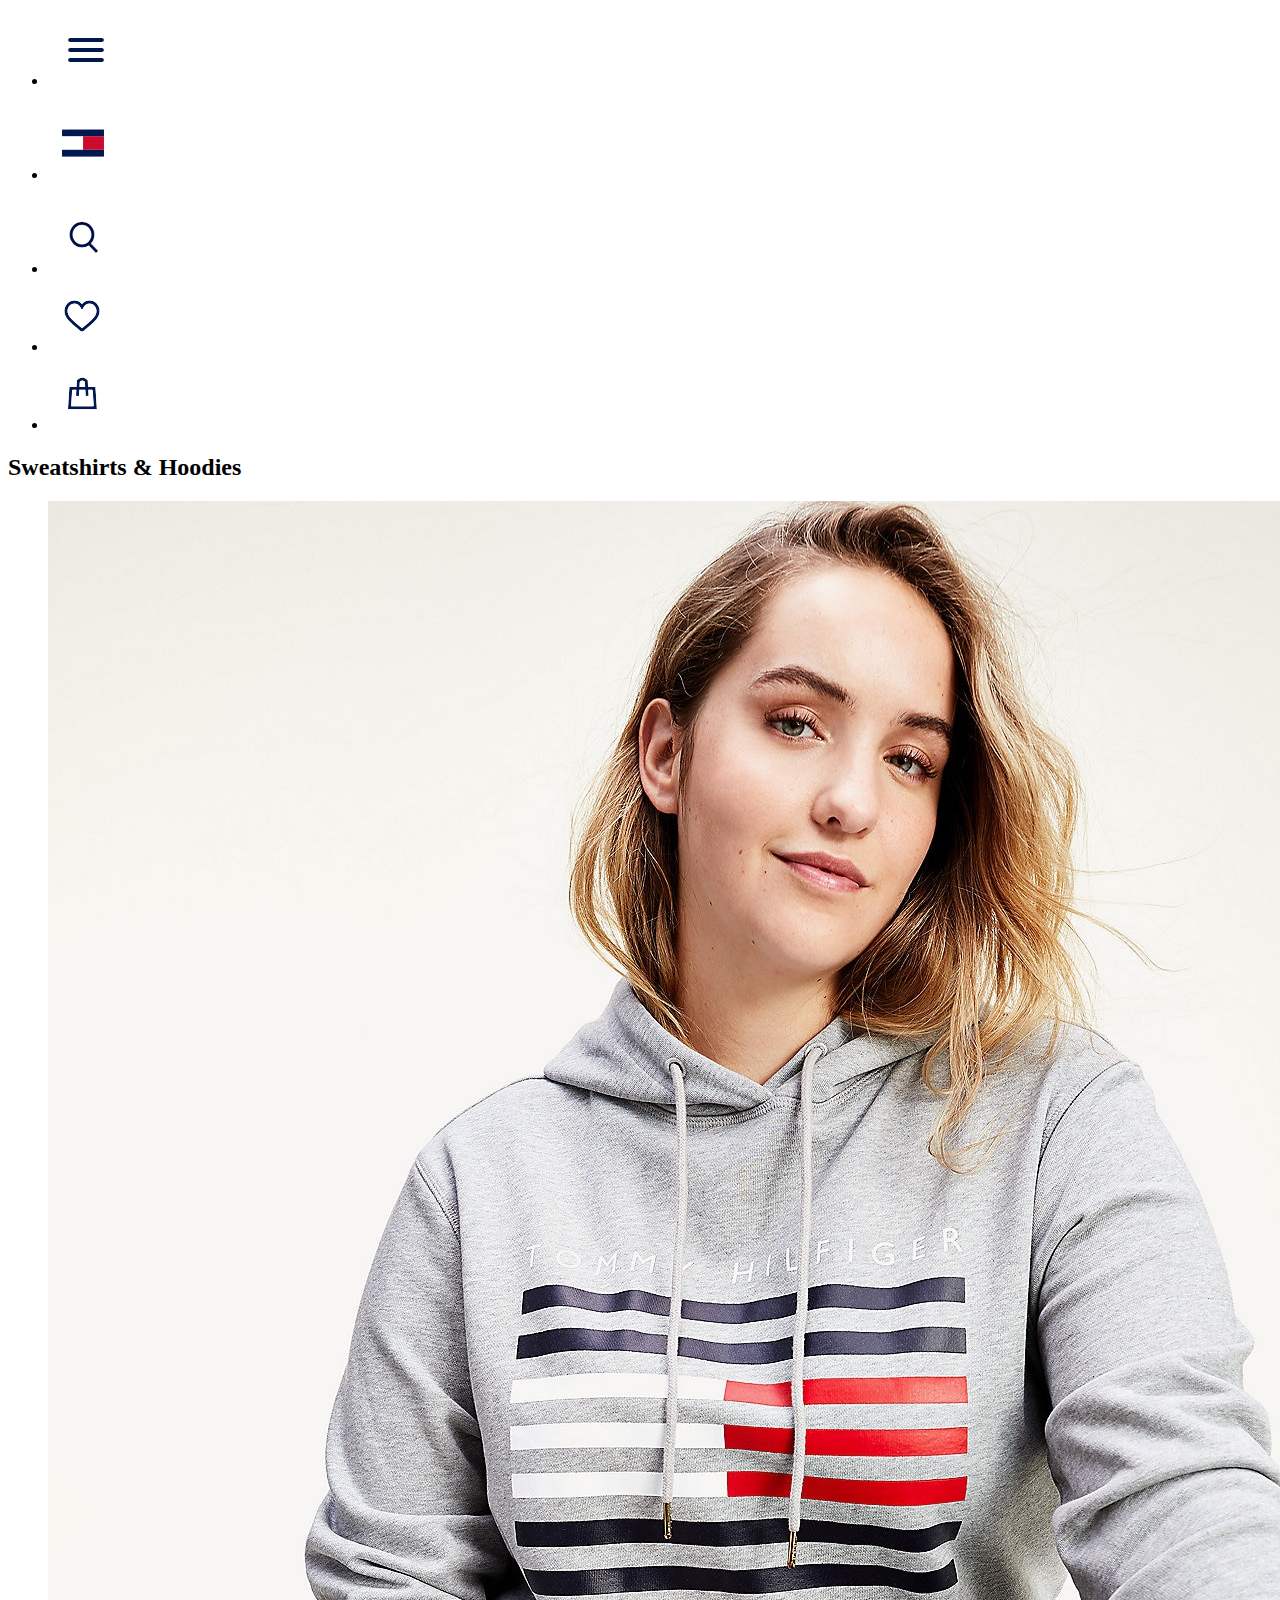
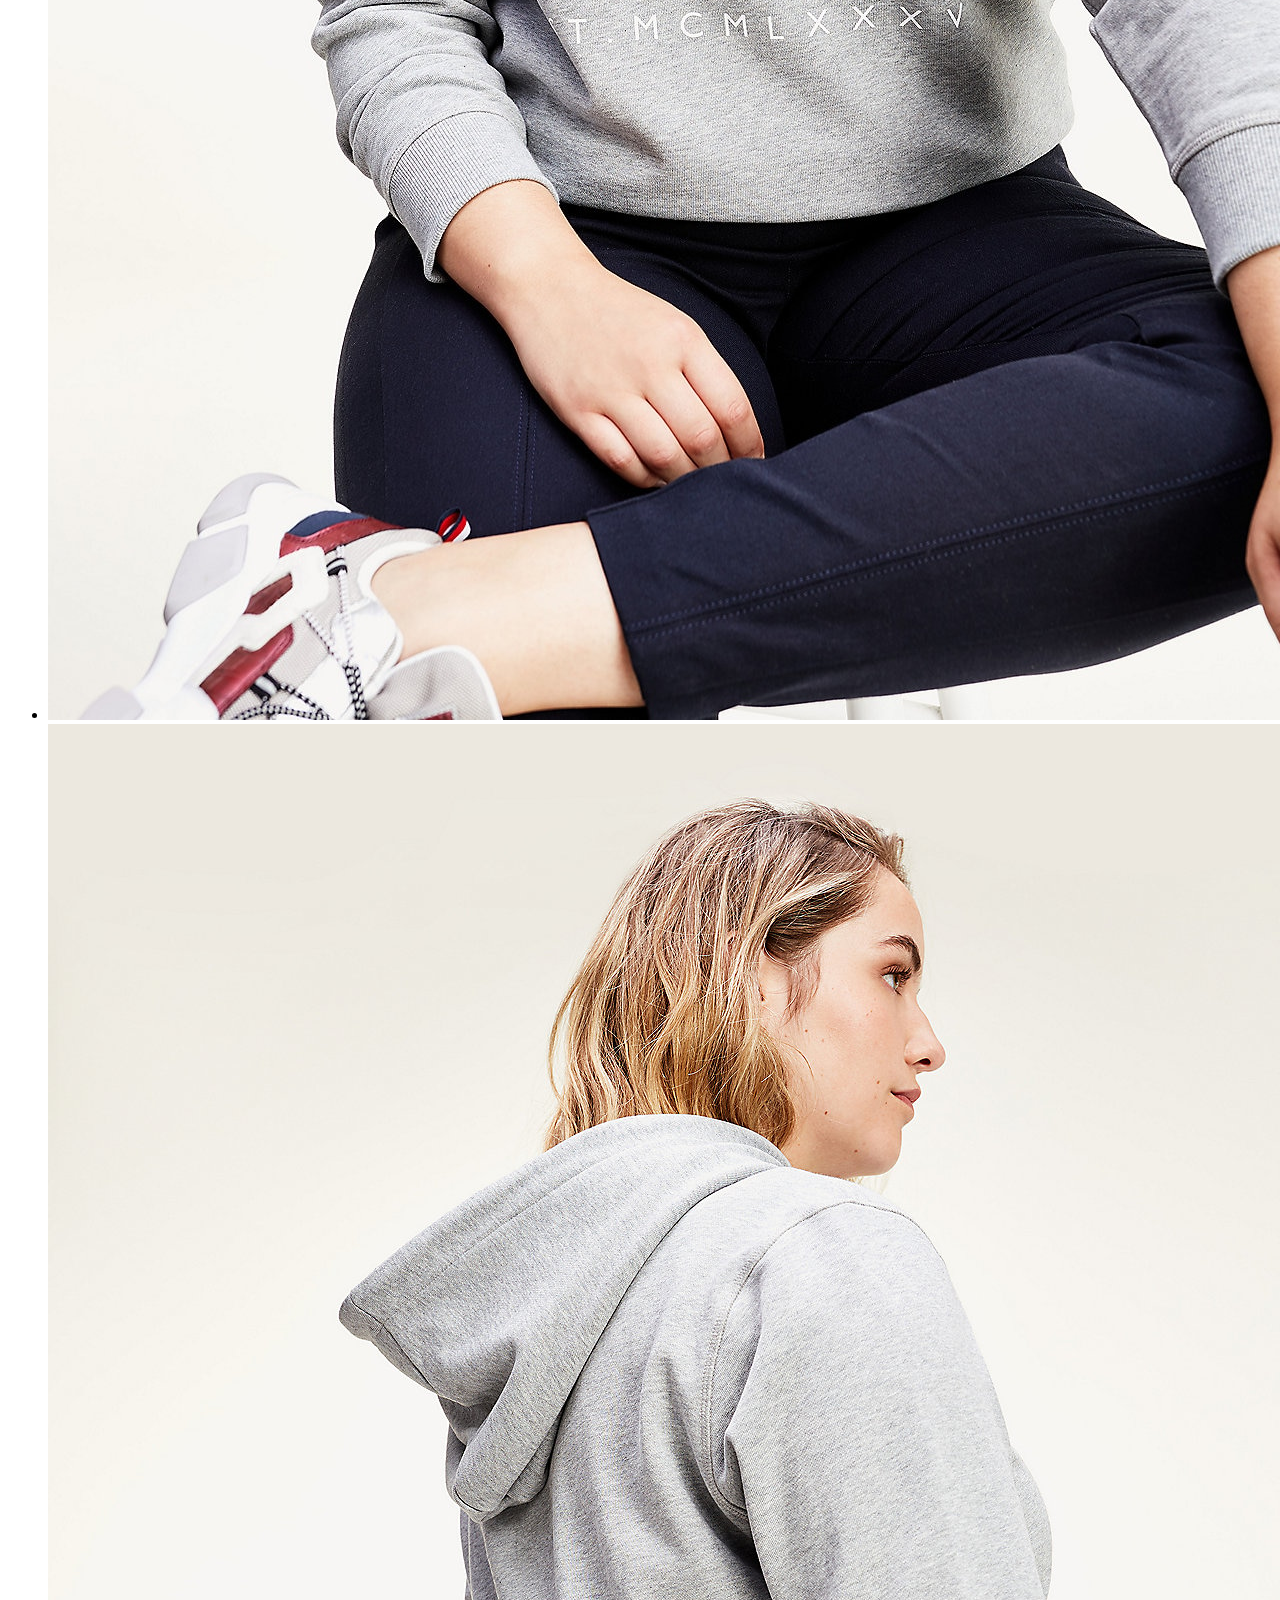
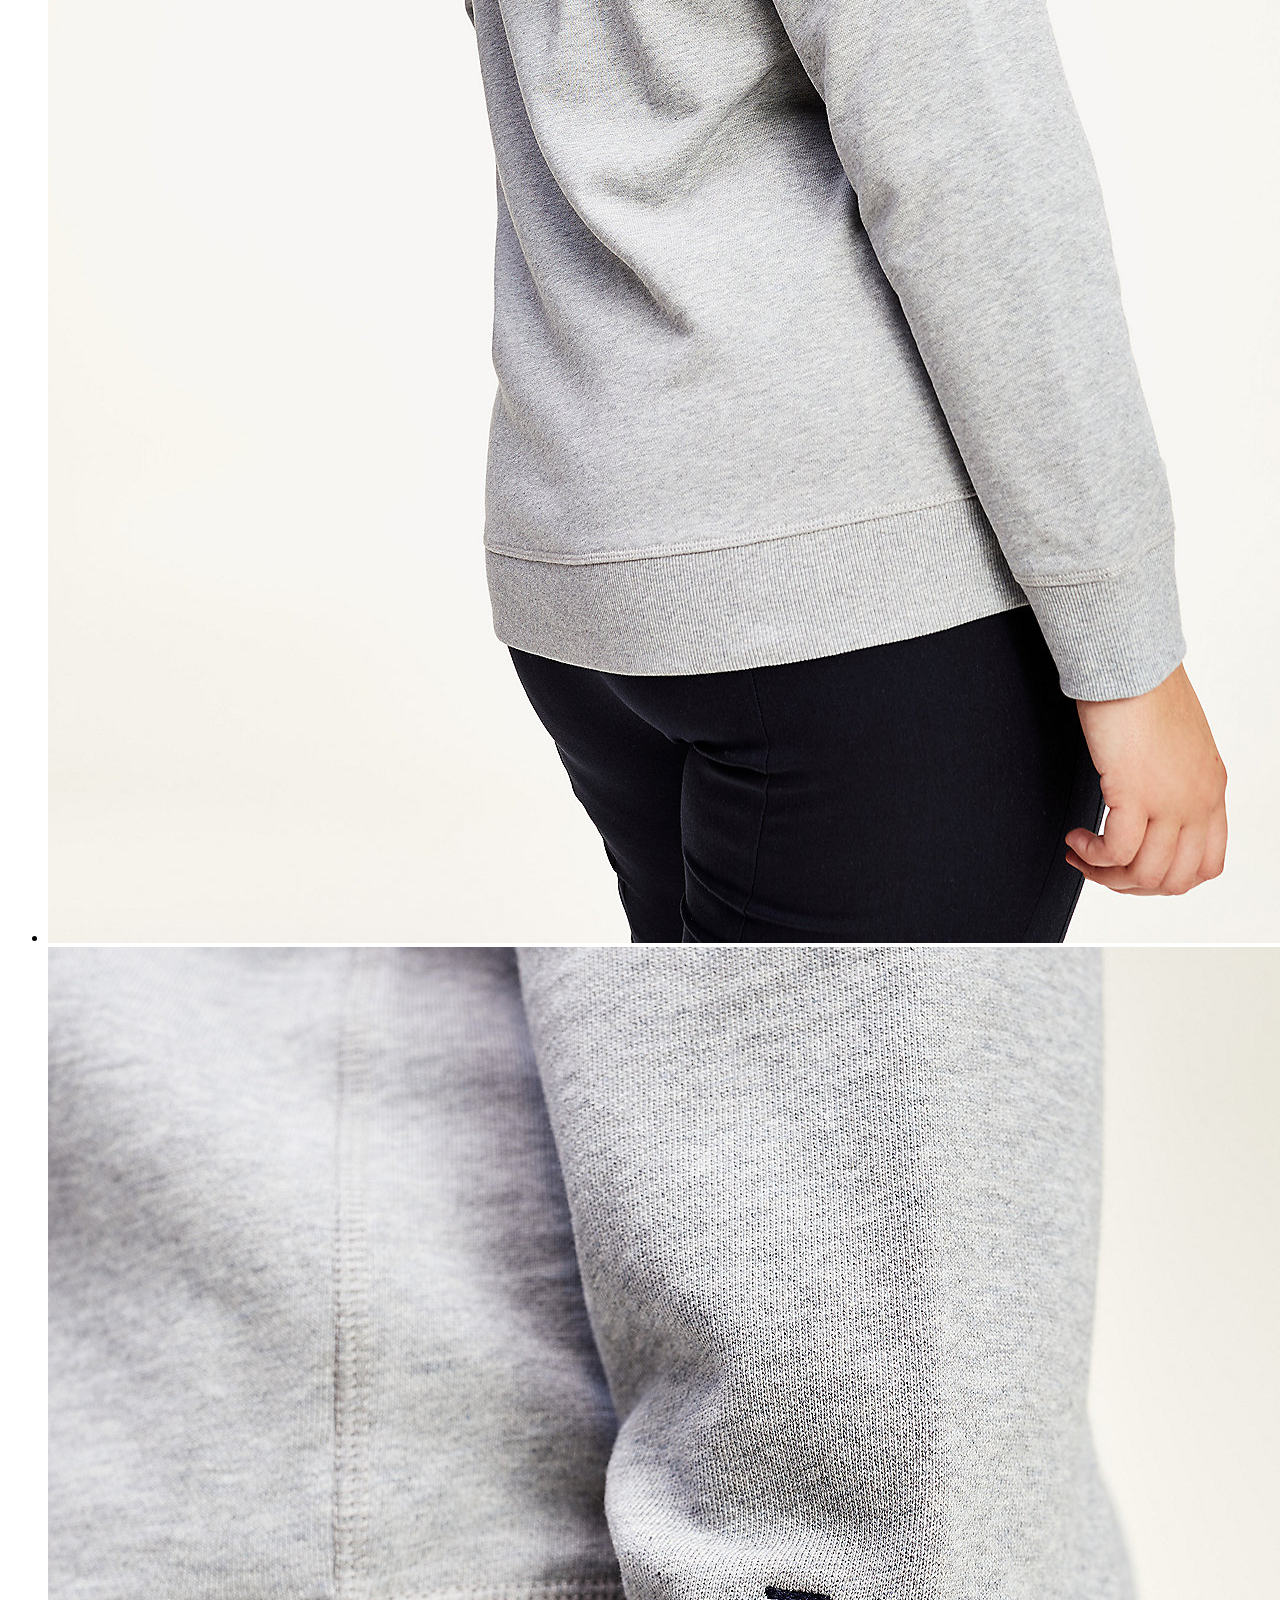
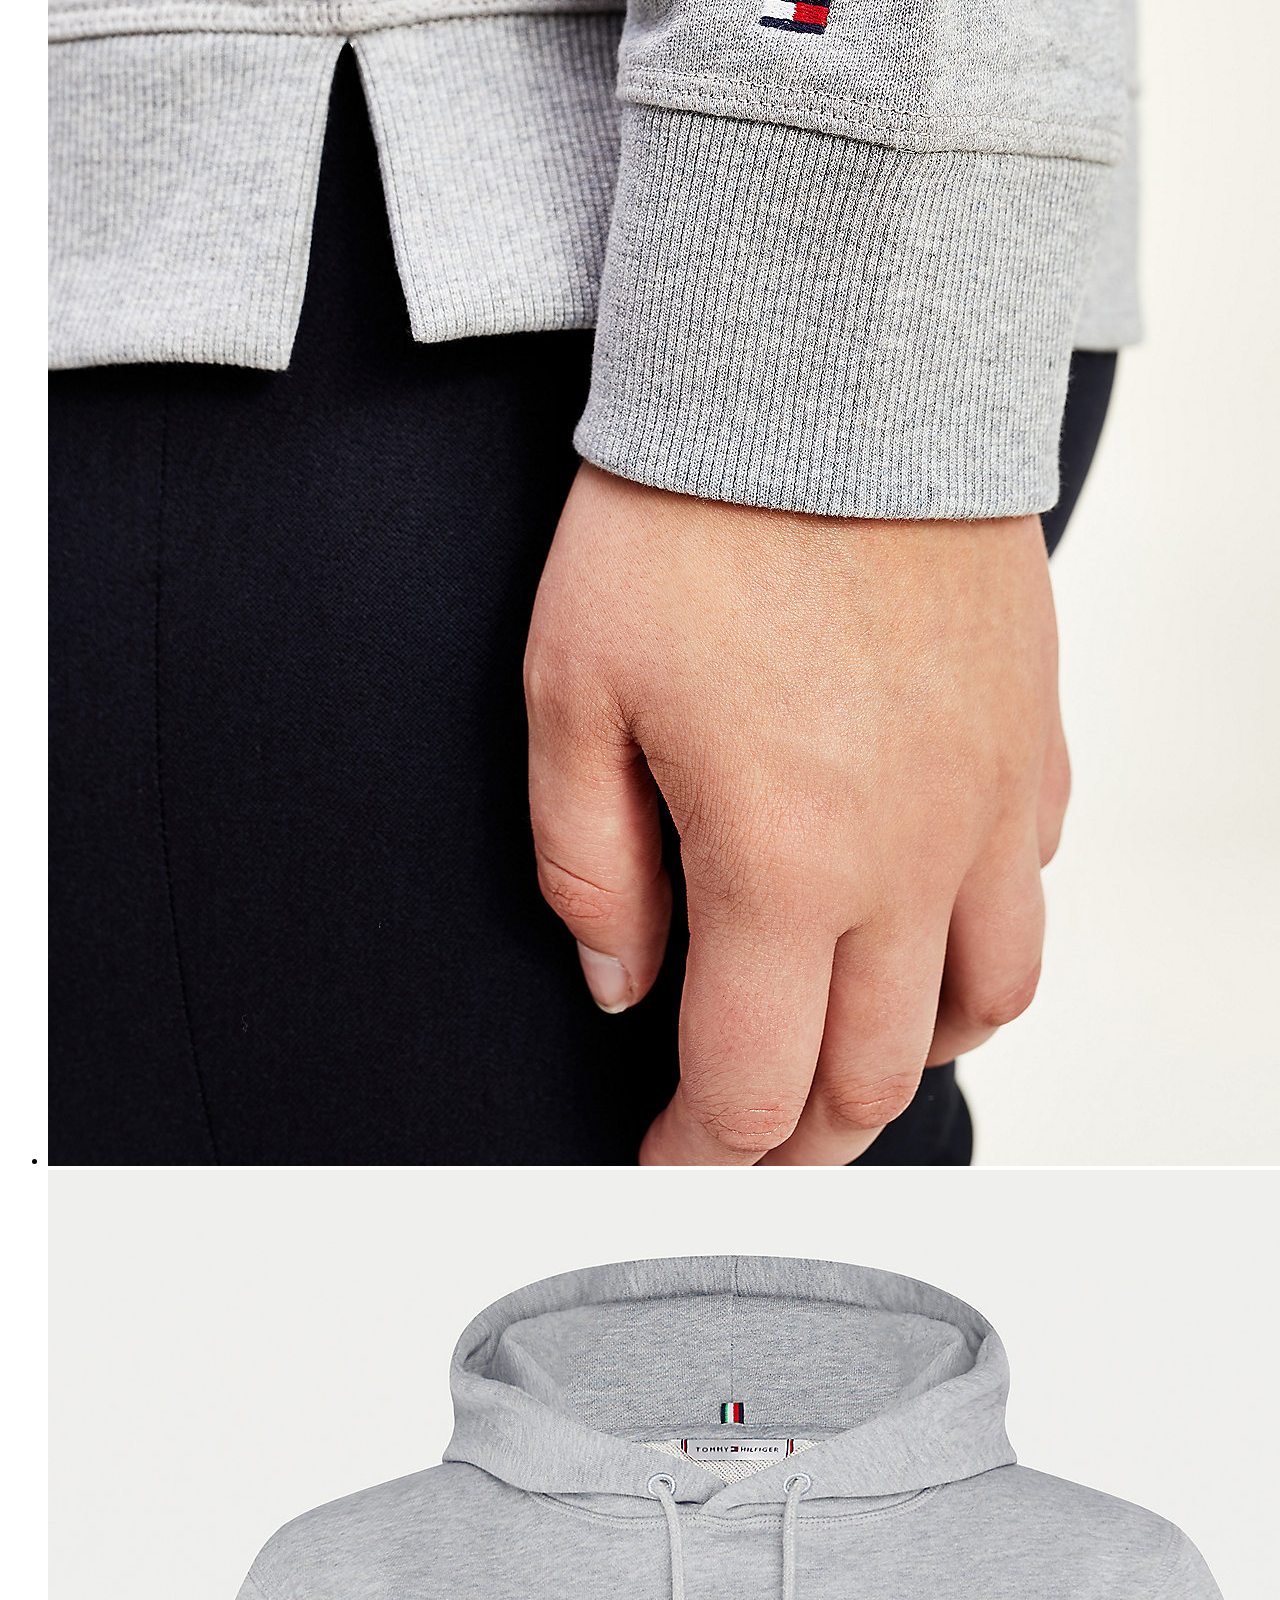
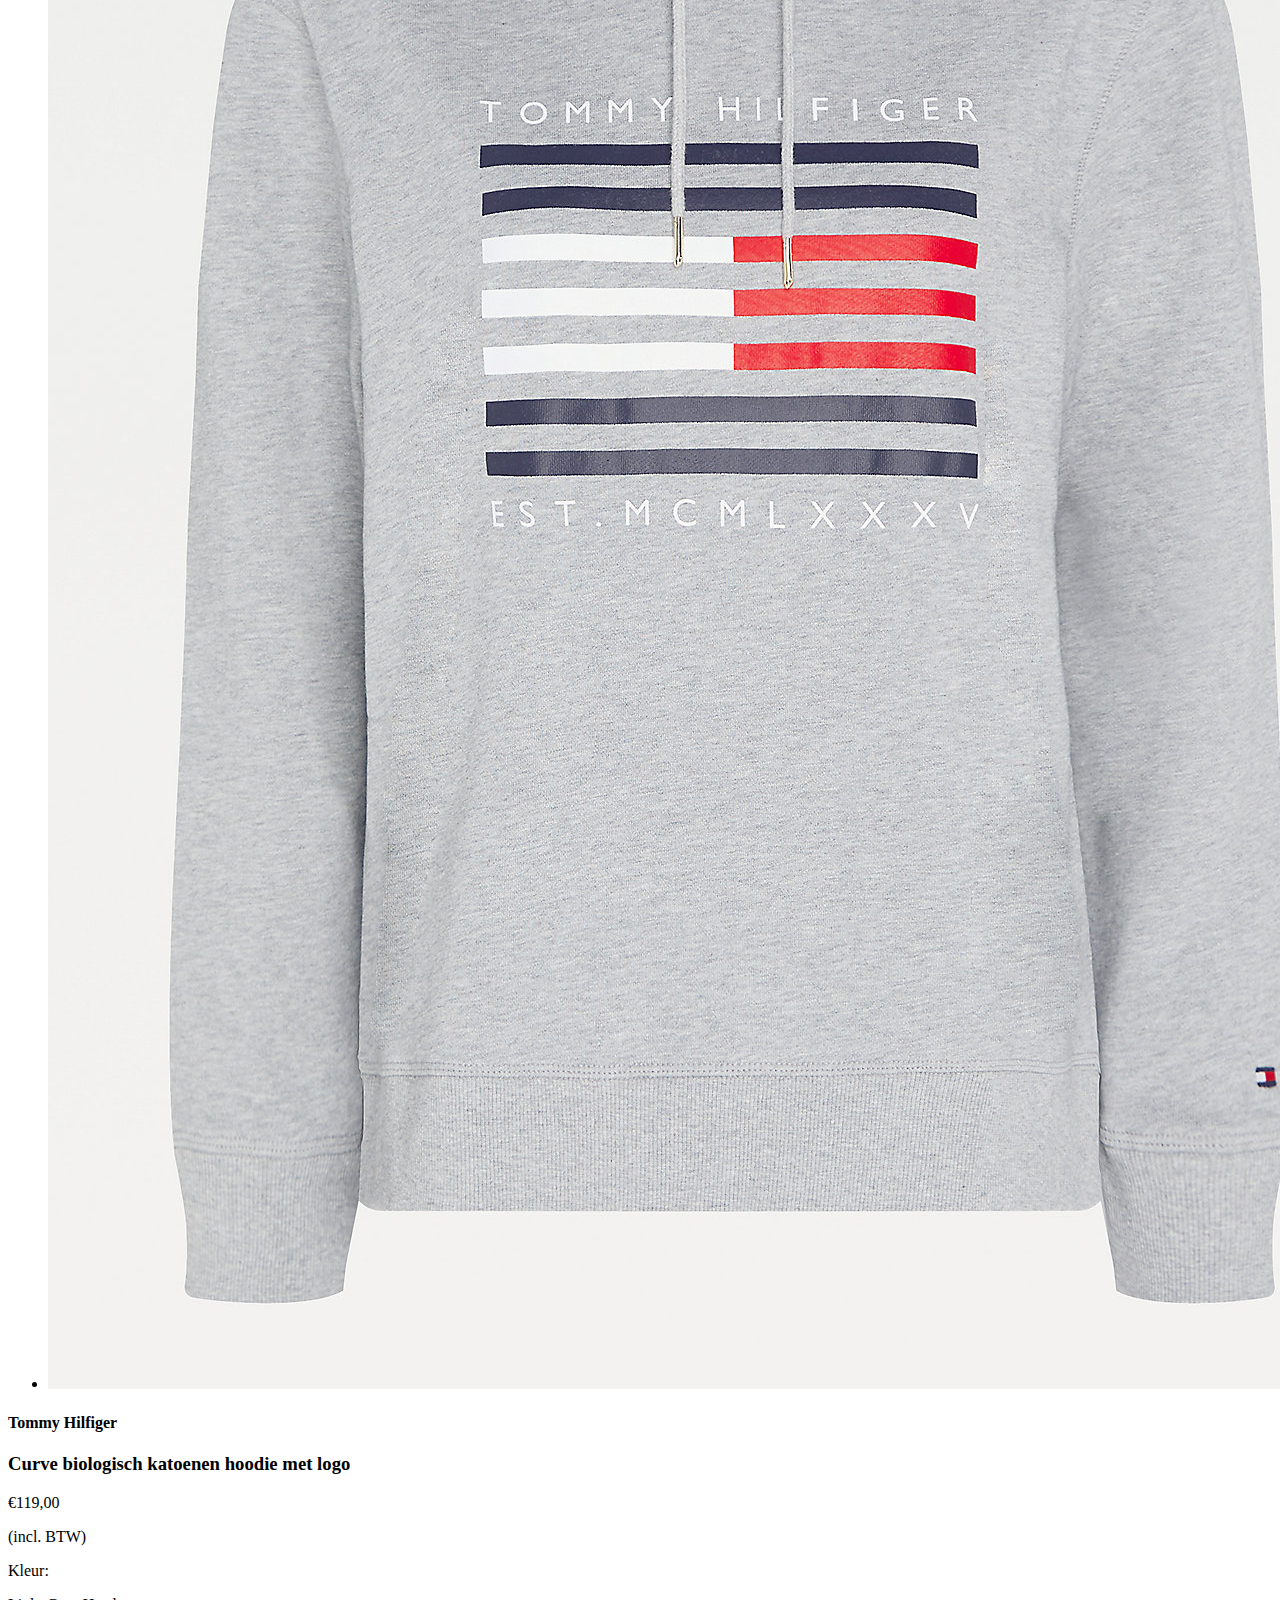
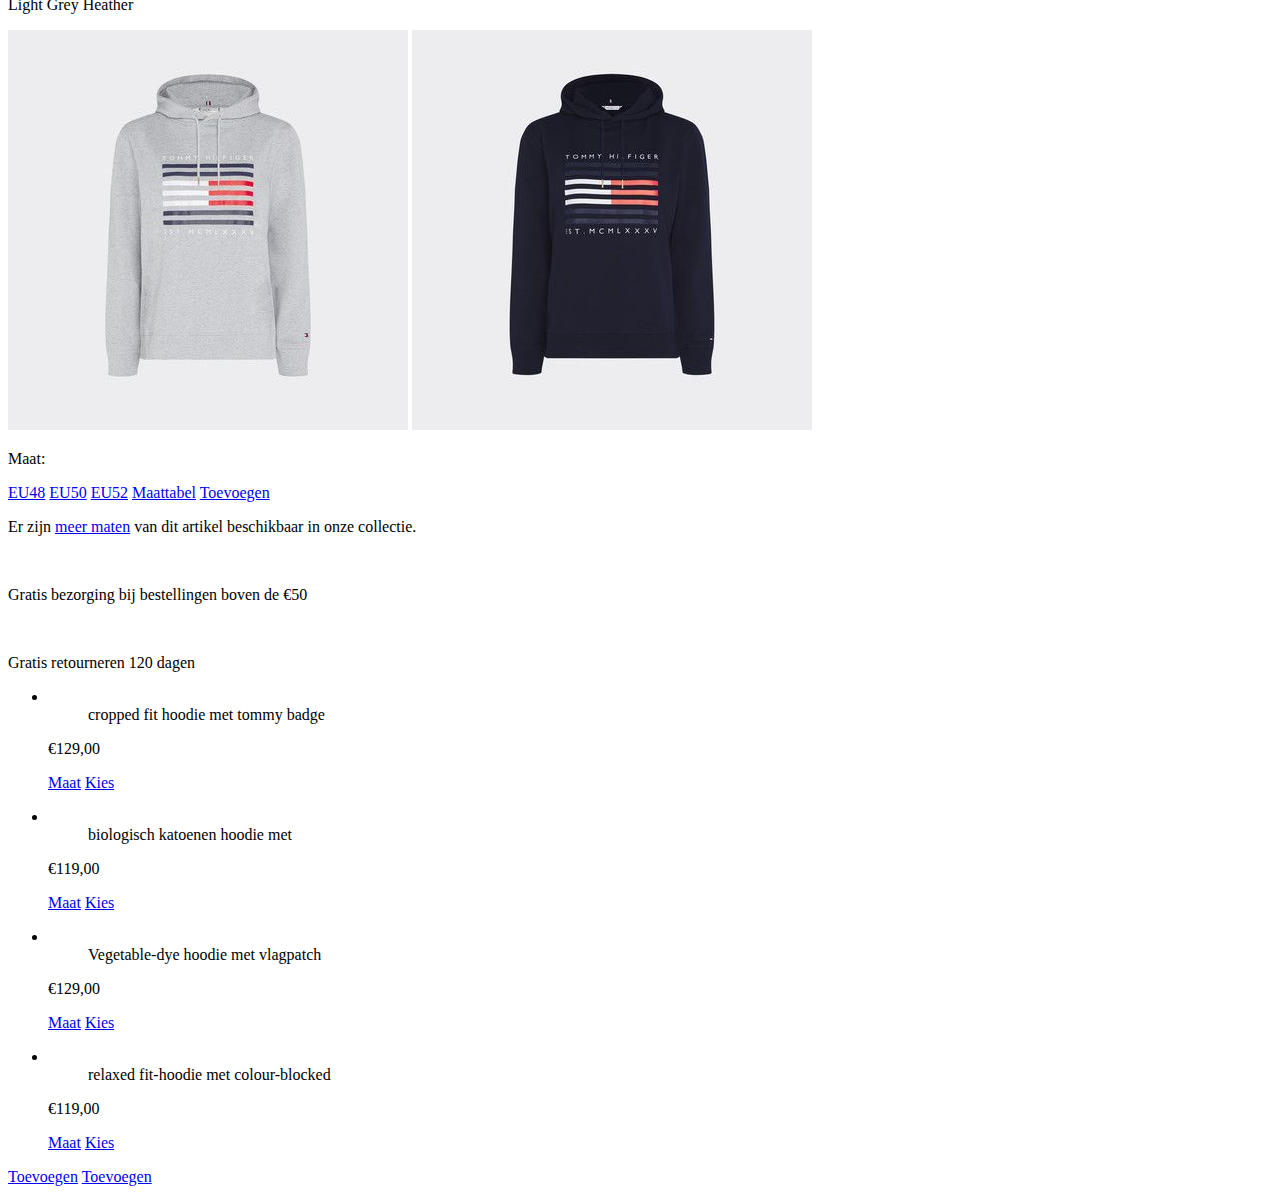
==== detail.html @ 04cde333 "Add files via upload" ====
<!DOCTYPE html>
<html lang="nl">

<head>
    <meta charset="UTF-8">
    <meta name="viewport" content="width=device-width, initial-scale=1.0">
    <title>Curve biologisch katoenen hoodie met logo</title>
    <link rel="stylesheet" type="text/css" href="styles/style.css">
    <link href="https://fonts.googleapis.com/css?family=Open+Sans&display=swap" rel="stylesheet">
</head>

<body>
    <header>
        <nav>
            <ul>
                <li>
                    <img src="images/hamburger.png" alt="hamburgermenu">
                </li>
            </ul>
            <ul>
                <li>
                    <img src="images/logo.png" alt="Tommy_Hilfiger_Logo">
                </li>
            </ul>
            <ul>
                <li>
                    <img src="images/zoeken.png" alt="zoeken">
                </li>
                <li>
                    <img src="images/hartje.png" alt="Verlanglijstje">
                </li>
                <li>
                    <img src="images/shoppingbag.png" alt="shoppingbag">
                </li>
            </ul>
        </nav>
        <h2>Sweatshirts &amp; Hoodies</h2>
    </header>
    <main>
        <section>
            <nav>
                <ul class="slider">
                    <li>
                        <img src="images/joann_1">
                    </li>
                    <li>
                        <img src="images/joann_2">
                    </li>
                    <li>
                        <img src="images/joann_3">
                    </li>
                    <li>
                        <img src="images/joann_4">
                    </li>
                </ul>
            </nav>
        </section>
        <section>
            <h4 class="th">Tommy Hilfiger</h4>
            <h3>Curve biologisch katoenen hoodie met logo</h3>
            <span>
                <p>€119,00</p>
                <p>(incl. BTW)</p>
            </span>
            <span>
                <p>Kleur: </p>
                <p>Light Grey Heather</p>
            </span>
        </section>
        <section>
            <a><img src="images/button_1"></a>
            <a><img src="images/button_2"></a>
        </section>
        <section class="maten">
            <p>Maat:</p>
            <a href="#">EU48</a>
            <a href="#">EU50</a>
            <a href="#">EU52</a>
            <a href="#">Maattabel</a>
            <a href="#">Toevoegen</a>
        </section>
        <secion class="extra_info">
            <p>Er zijn <a href="#">meer maten</a> van dit artikel beschikbaar in onze collectie.</p>
            <span>
                <img>
                <p>Gratis bezorging bij bestellingen boven de €50</p>
            </span>
            <span>
                <img>
                <p>Gratis retourneren 120 dagen</p>
            </span>
        </secion>
        <section class="slider_2">
            <nav>
                <ul>
                    <li>
                        <figure><img>
                            <figcaption>cropped fit hoodie met tommy badge</figcaption>
                        </figure>
                        <p>€129,00</p>
                        <a href="#">Maat</a>
                        <a href="#">Kies</a>
                    </li>
                    <li>
                        <figure><img>
                            <figcaption>biologisch katoenen hoodie met</figcaption>
                        </figure>
                        <p>€119,00</p>
                        <a href="#">Maat</a>
                        <a href="#">Kies</a>
                    </li>
                    <li>
                        <figure><img>
                            <figcaption>Vegetable-dye hoodie met vlagpatch</figcaption>
                        </figure>
                        <p>€129,00</p>
                        <a href="#">Maat</a>
                        <a href="#">Kies</a>
                    </li>
                    <li>
                        <figure><img>
                            <figcaption>relaxed fit-hoodie met colour-blocked</figcaption>
                        </figure>
                        <p>€119,00</p>
                        <a href="#">Maat</a>
                        <a href="#">Kies</a>
                    </li>
                </ul>
            </nav>
            <a href="#">Toevoegen</a>
            <a href="#">Toevoegen</a>
        </section>



        <section>

        </section>

    </main>

</body>
---- styles/style.css ----
/* CSS Document */
*, *::after, *::before {
  box-sizing:border-box;  
}
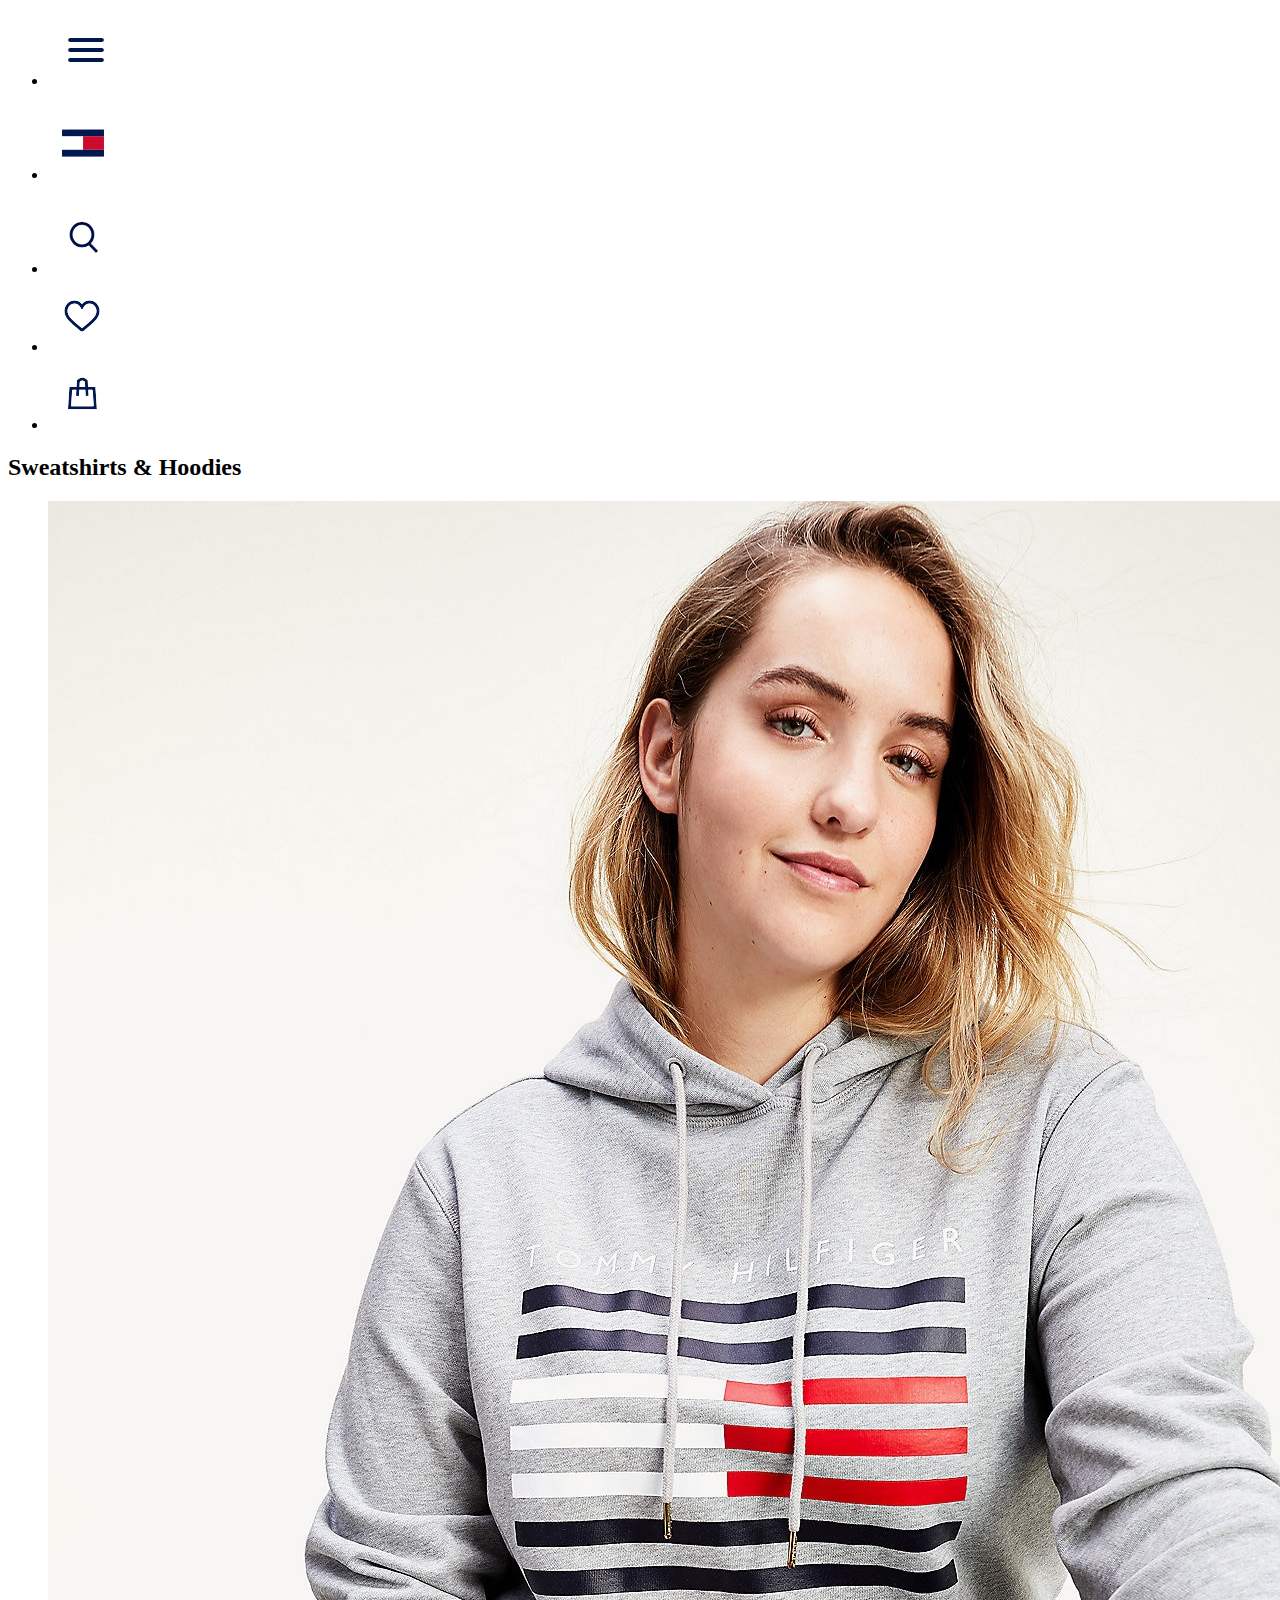
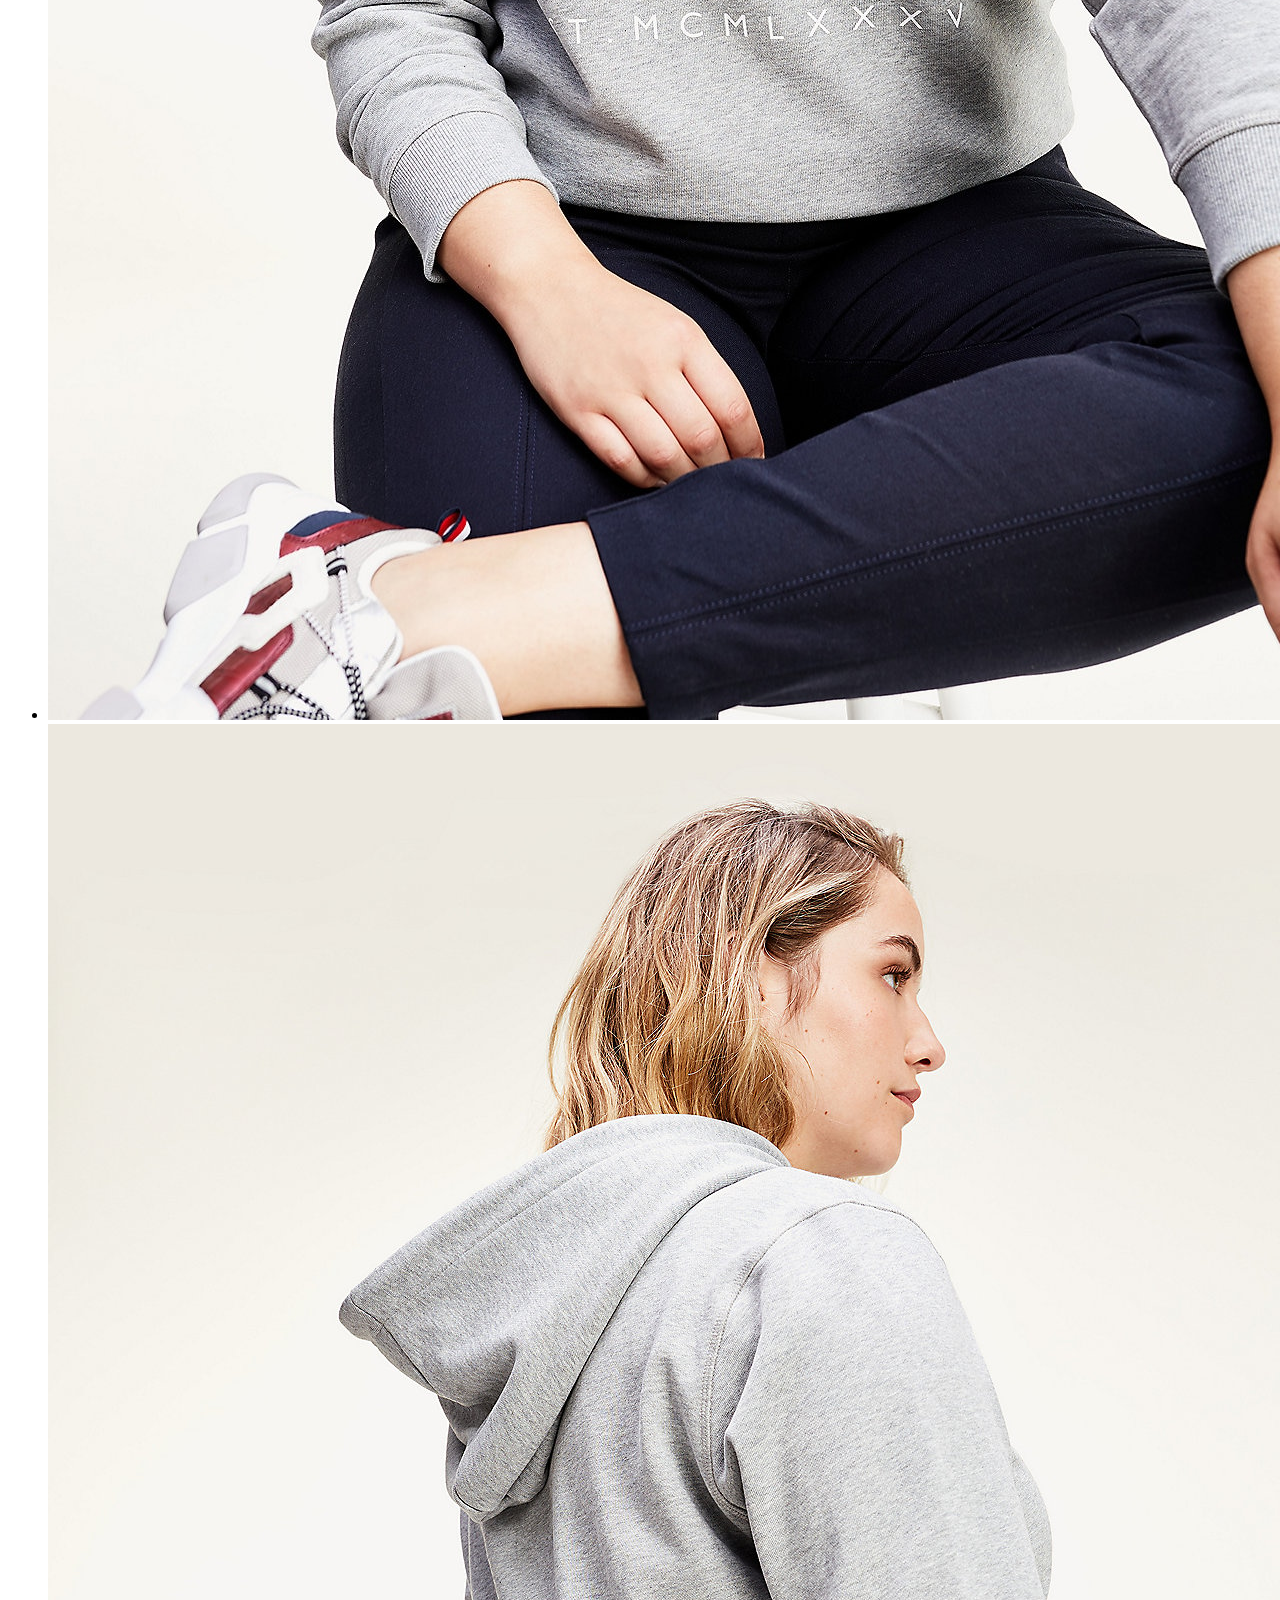
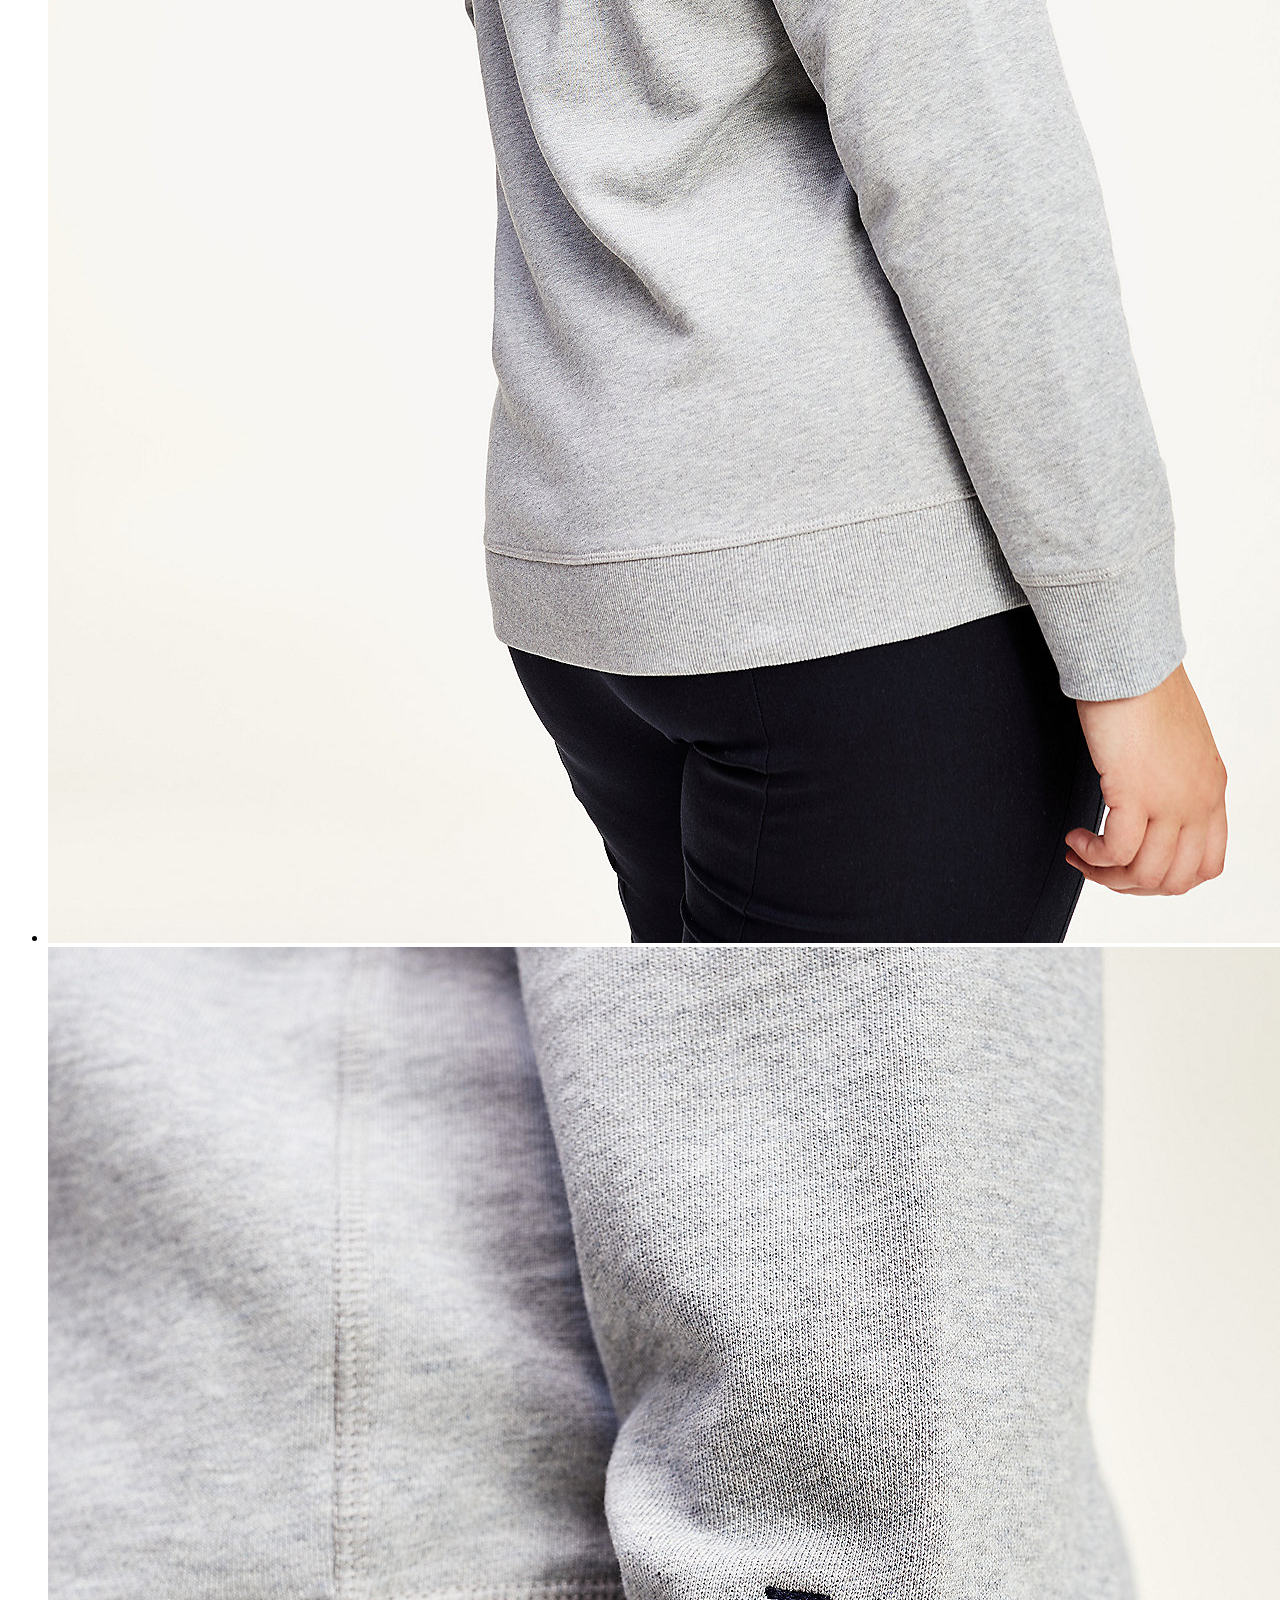
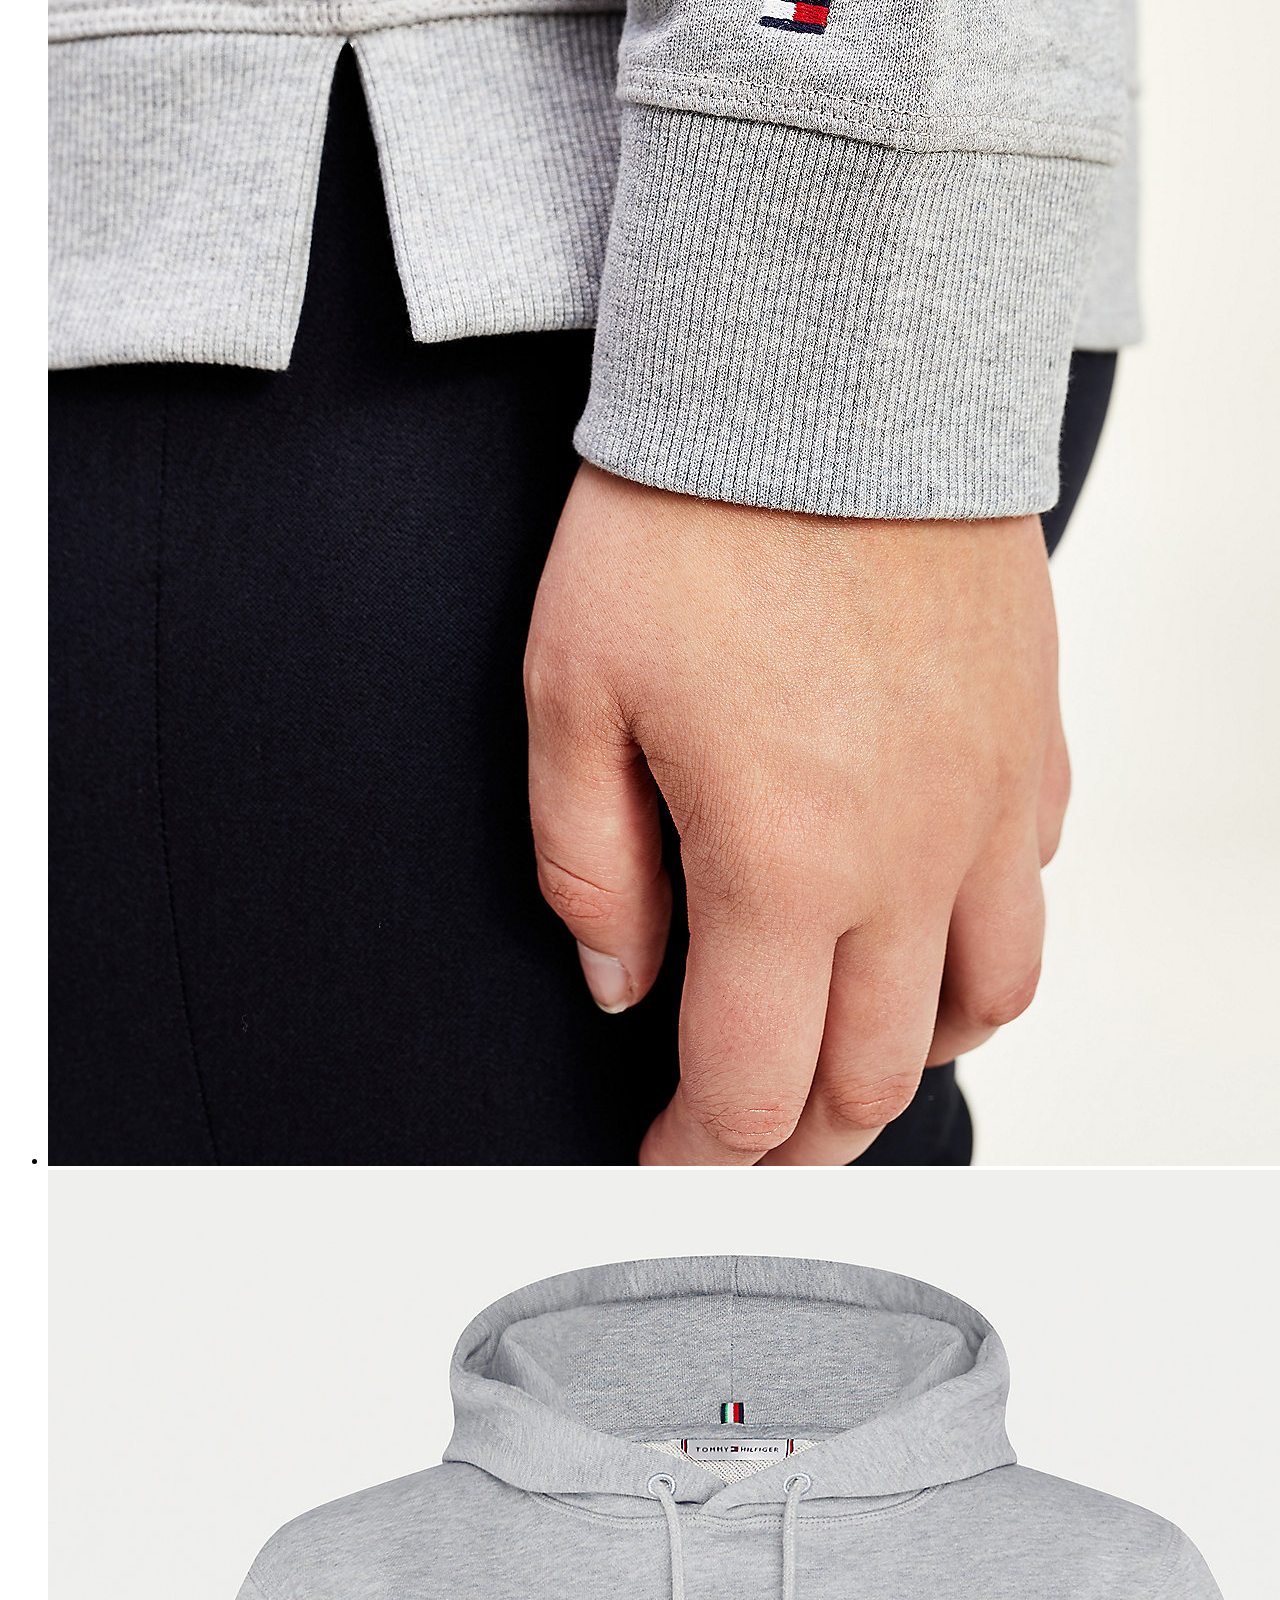
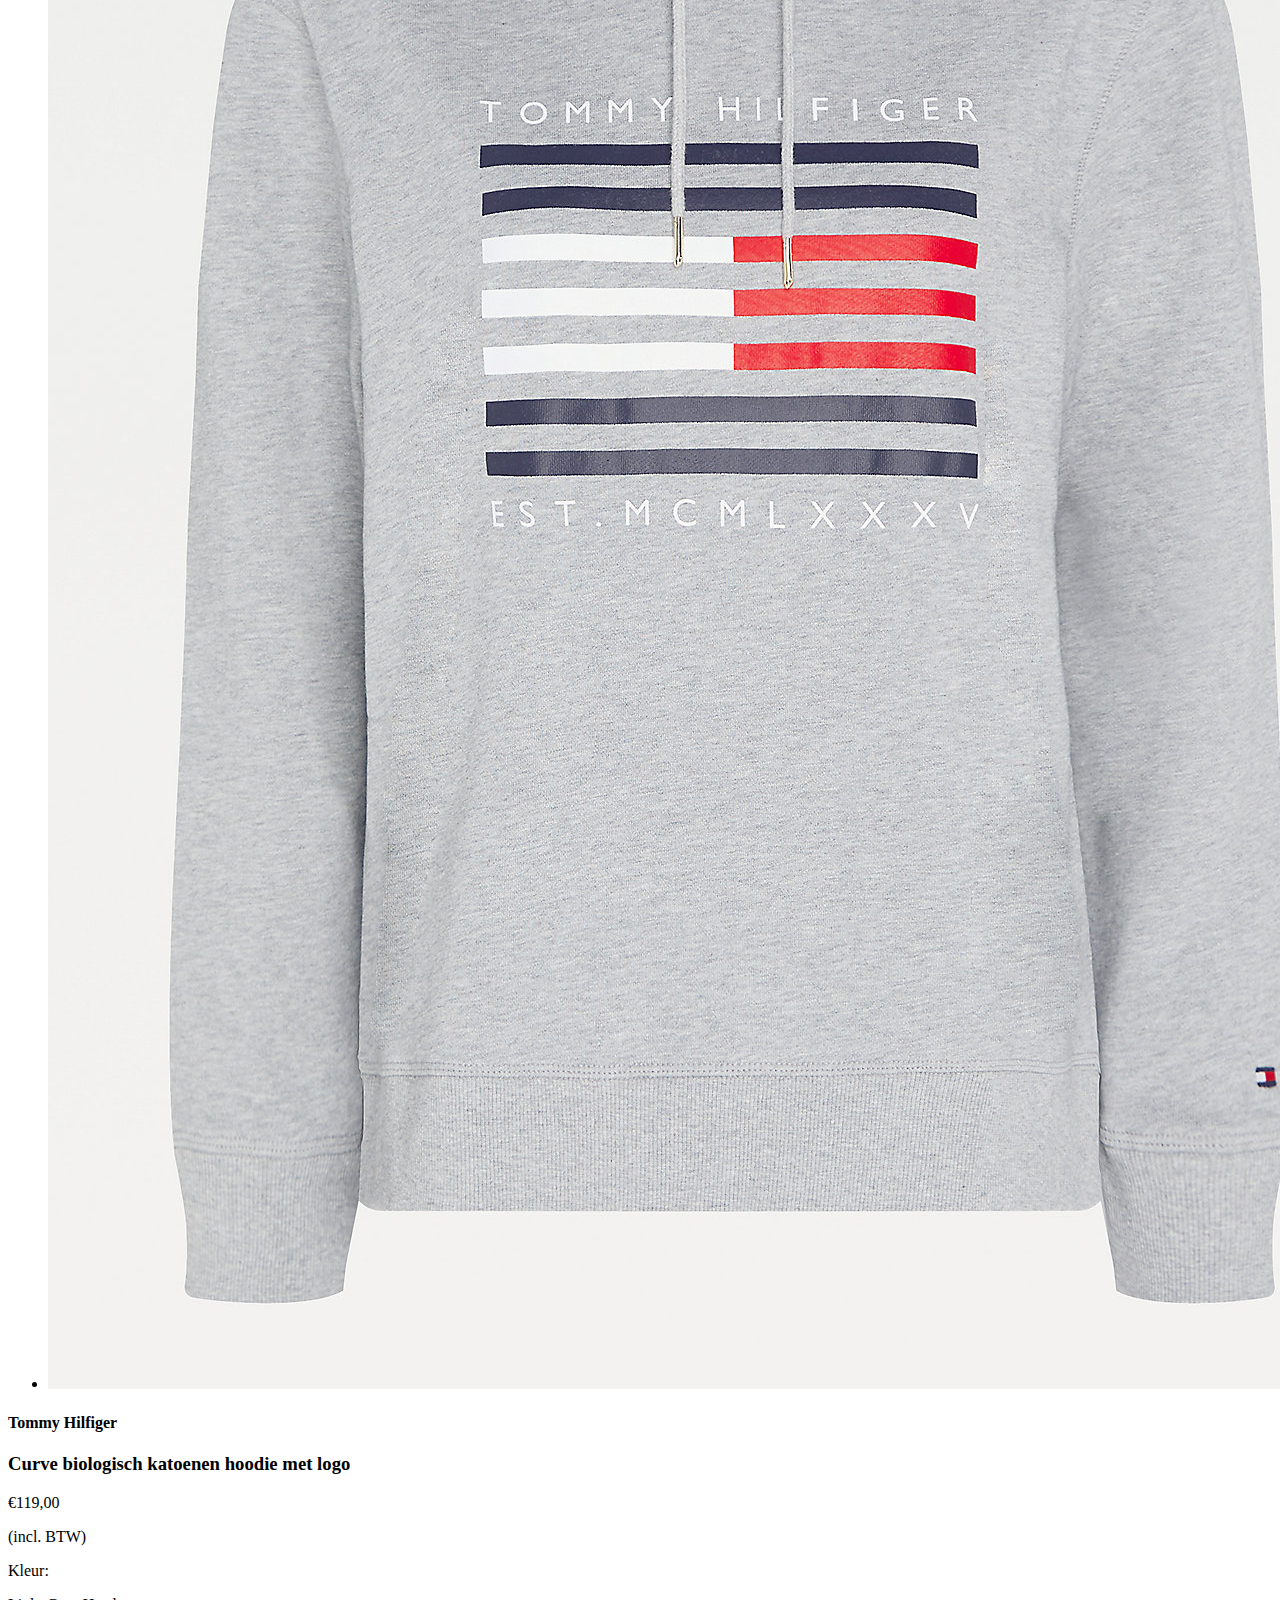
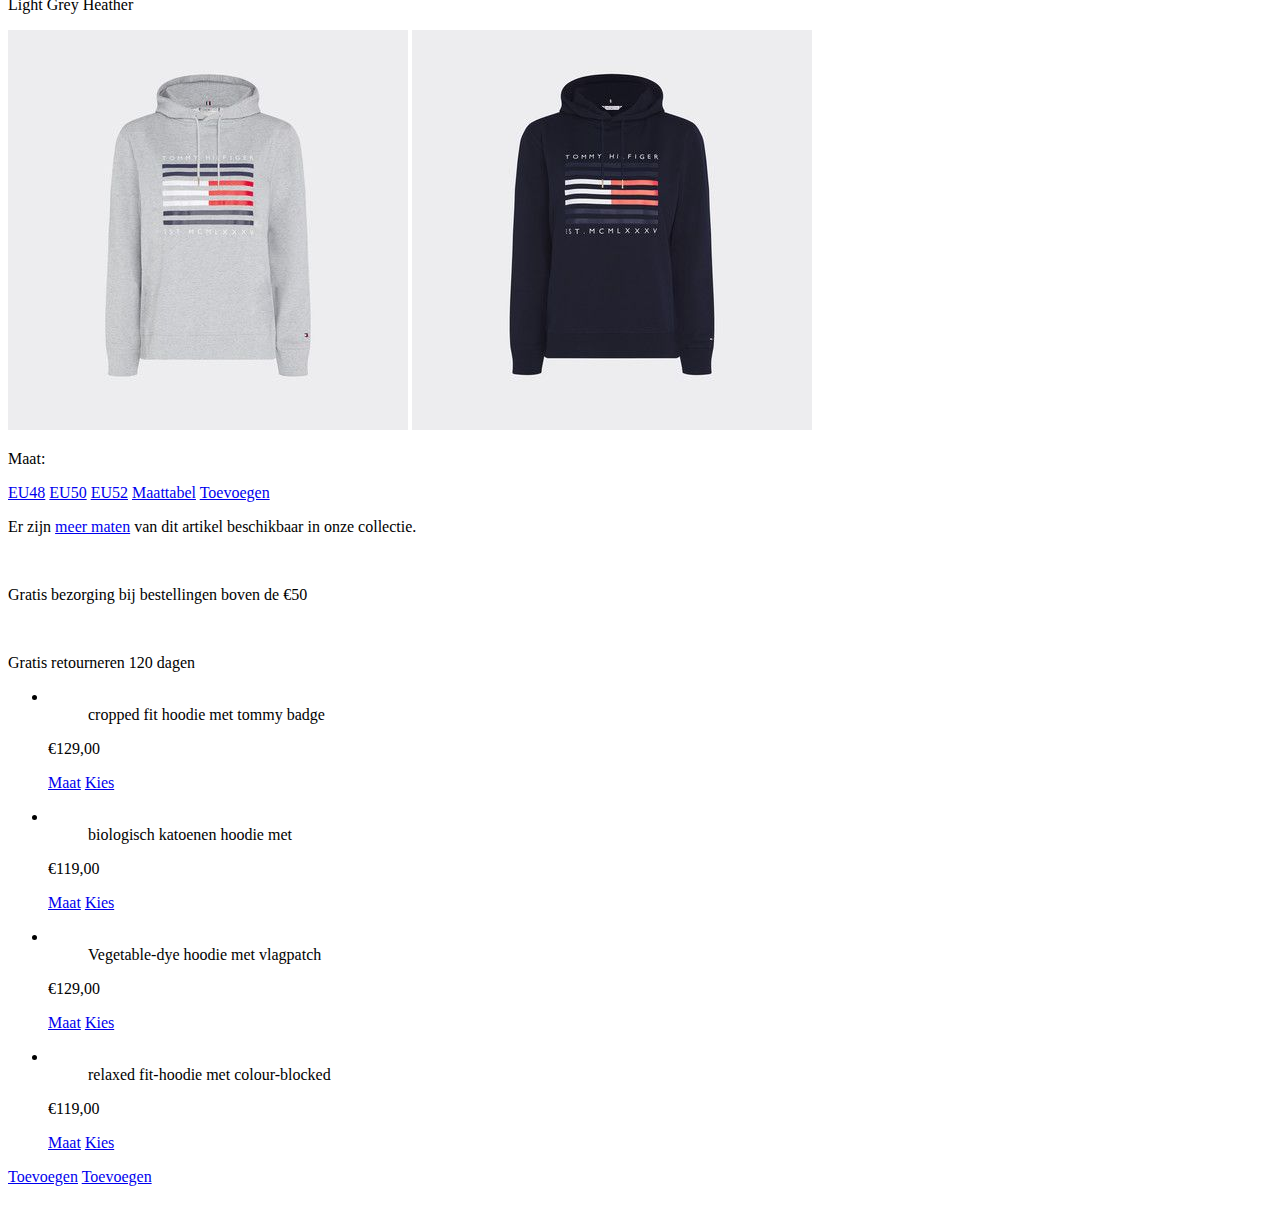
==== commit 3dbf4289: "Add files via upload" ====
--- a/detail.html
+++ b/detail.html
@@ -134,7 +134,10 @@
 
 
         <section>
-
+            <a>
+                <img>
+                <img>
+            </a>
         </section>
 
     </main>
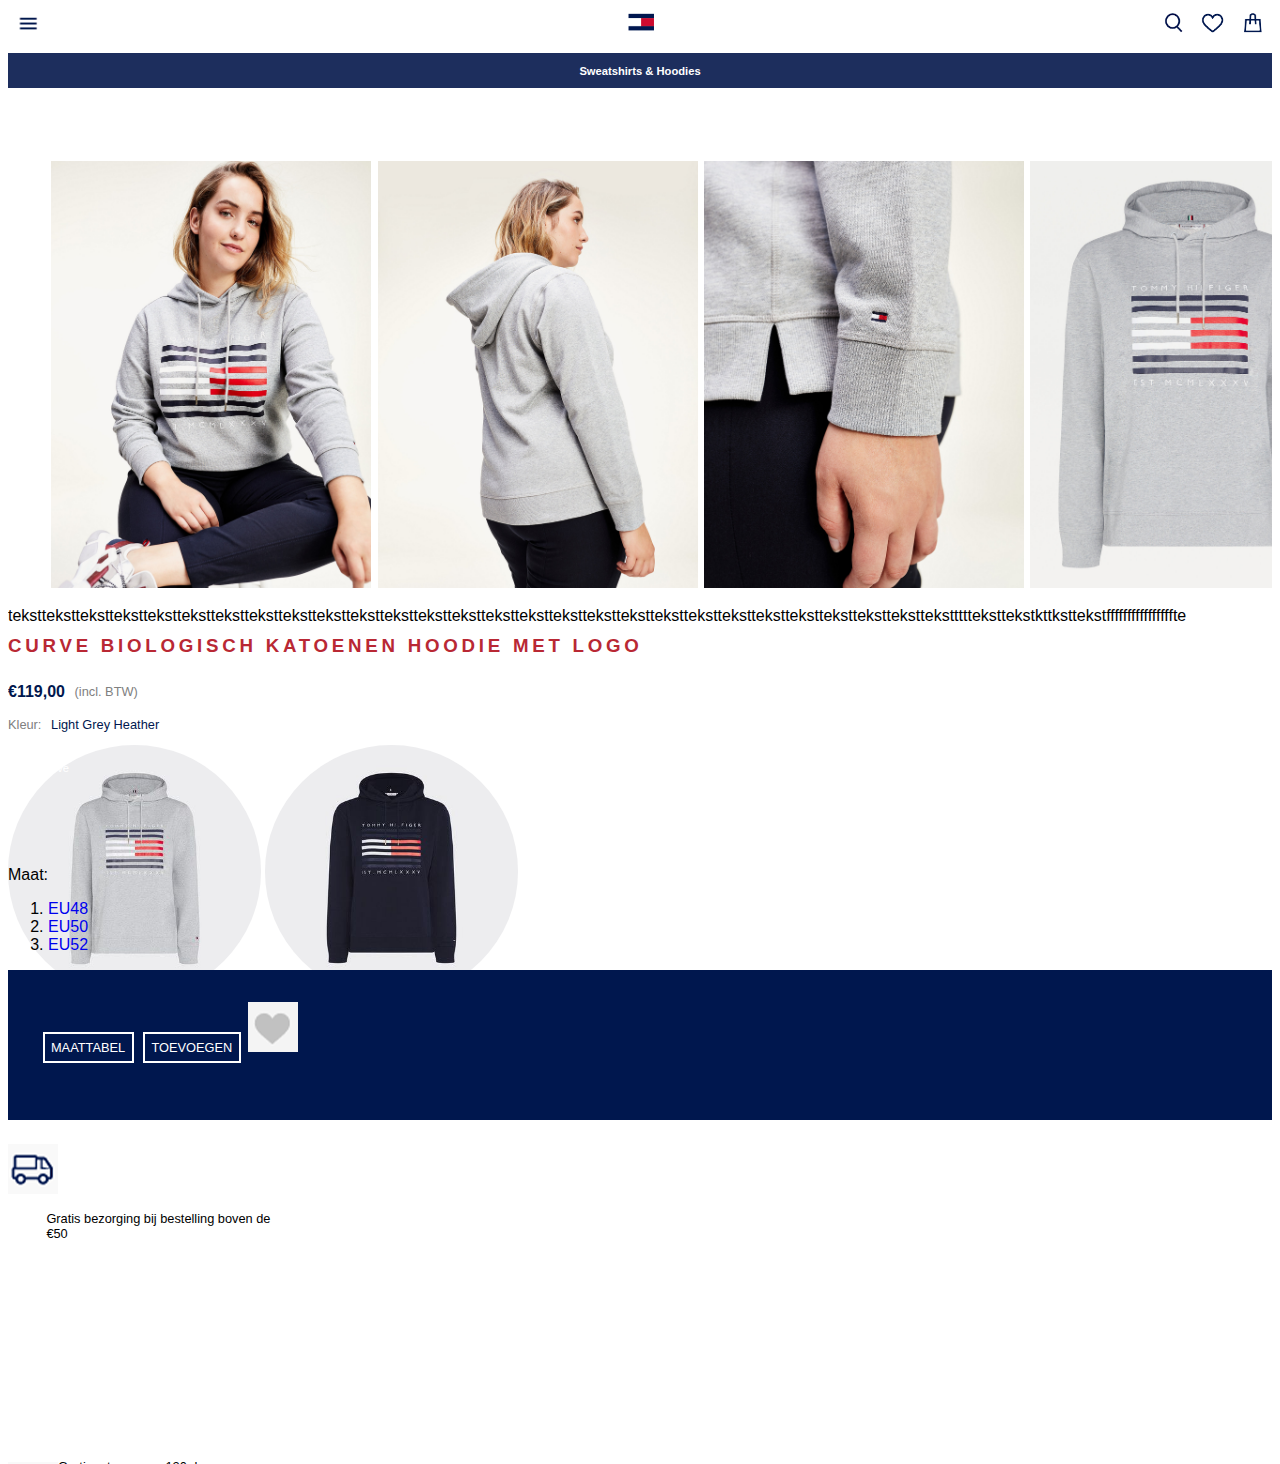
==== commit 21af9fb7: "Add files via upload" ====
--- a/detail.html
+++ b/detail.html
@@ -36,27 +36,30 @@
         </nav>
         <h2>Sweatshirts &amp; Hoodies</h2>
     </header>
-    <main>
+    <main class="detail">
         <section>
             <nav>
-                <ul class="slider">
+                <ul>
                     <li>
-                        <img src="images/joann_1">
+                        <img src="images/joann_1" alt="foto_1">
                     </li>
                     <li>
-                        <img src="images/joann_2">
+                        <img src="images/joann_2"alt="foto_1">
                     </li>
                     <li>
-                        <img src="images/joann_3">
+                        <img src="images/joann_3"alt="foto_1">
                     </li>
                     <li>
-                        <img src="images/joann_4">
+                        <img src="images/joann_4"alt="foto_1">
                     </li>
                 </ul>
             </nav>
+            <section>
+                <p>Curve</p> <span>tekstteksttekstteksttekstteksttekstteksttekstteksttekstteksttekstteksttekstteksttekstteksttekstteksttekstteksttekstteksttekstteksttekstteksttttteksttekstkttksttekstffffffffffffffffte</span>
+            </section>
         </section>
         <section>
-            <h4 class="th">Tommy Hilfiger</h4>
+            <h4>Tommy Hilfiger</h4>
             <h3>Curve biologisch katoenen hoodie met logo</h3>
             <span>
                 <p>€119,00</p>
@@ -68,78 +71,29 @@
             </span>
         </section>
         <section>
-            <a><img src="images/button_1"></a>
-            <a><img src="images/button_2"></a>
+            <a><img src="images/button_1" alt="foto_1"></a>
+            <a><img src="images/button_2" alt="foto_1"></a>
         </section>
-        <section class="maten">
+        <section>
             <p>Maat:</p>
-            <a href="#">EU48</a>
-            <a href="#">EU50</a>
-            <a href="#">EU52</a>
+            <ol>
+                <li><a href="#">EU48</a></li>
+                <li><a href="#">EU50</a></li>
+                <li><a href="#">EU52</a></li>
+            </ol>
+        </section>
+        <section>
             <a href="#">Maattabel</a>
             <a href="#">Toevoegen</a>
+            <img src="images/liken.png" alt="hartje">
         </section>
-        <secion class="extra_info">
-            <p>Er zijn <a href="#">meer maten</a> van dit artikel beschikbaar in onze collectie.</p>
-            <span>
-                <img>
-                <p>Gratis bezorging bij bestellingen boven de €50</p>
-            </span>
-            <span>
-                <img>
-                <p>Gratis retourneren 120 dagen</p>
-            </span>
-        </secion>
-        <section class="slider_2">
-            <nav>
-                <ul>
-                    <li>
-                        <figure><img>
-                            <figcaption>cropped fit hoodie met tommy badge</figcaption>
-                        </figure>
-                        <p>€129,00</p>
-                        <a href="#">Maat</a>
-                        <a href="#">Kies</a>
-                    </li>
-                    <li>
-                        <figure><img>
-                            <figcaption>biologisch katoenen hoodie met</figcaption>
-                        </figure>
-                        <p>€119,00</p>
-                        <a href="#">Maat</a>
-                        <a href="#">Kies</a>
-                    </li>
-                    <li>
-                        <figure><img>
-                            <figcaption>Vegetable-dye hoodie met vlagpatch</figcaption>
-                        </figure>
-                        <p>€129,00</p>
-                        <a href="#">Maat</a>
-                        <a href="#">Kies</a>
-                    </li>
-                    <li>
-                        <figure><img>
-                            <figcaption>relaxed fit-hoodie met colour-blocked</figcaption>
-                        </figure>
-                        <p>€119,00</p>
-                        <a href="#">Maat</a>
-                        <a href="#">Kies</a>
-                    </li>
-                </ul>
-            </nav>
-            <a href="#">Toevoegen</a>
-            <a href="#">Toevoegen</a>
+        <section>
+            <img src="images/verzenden.png" alt="verzenden">
+            <p>Gratis bezorging bij bestelling boven de €50</p>
         </section>
-
-
-
         <section>
-            <a>
-                <img>
-                <img>
-            </a>
+            <img src="images/bezorgen.png" alt="verzorgen">
+            <p>Gratis retourneren 120 dagen</p>
         </section>
-
     </main>
-
 </body>
--- a/styles/style.css
+++ b/styles/style.css
@@ -1,5 +1,670 @@
-/* CSS Document */
-*, *::after, *::before {
-  box-sizing:border-box;  
-}
-
+html {
+    height: 100%;
+    margin: 0;
+    box-sizing: border-box;
+}
+
+body {
+    font-family: 'mywebfont', sans-serif;
+}
+
+main {
+    overflow: hidden;
+}
+
+a {
+    text-decoration: none;
+}
+
+ul {
+    list-style-type: none;
+}
+
+body header nav {
+    top: -1.5em;
+}
+
+/* display flex om ........., list style none om geen puntje voor de li te hebben */
+nav ul {
+    display: flex;
+}
+
+/* de grootte van de iconen */
+body header nav ul li img {
+    width: 2.5em;
+}
+
+/* display flex om iconen naast elkaar te zetten, space-between om ruimte te houden tussen de iconen, relative om alle iconen op dezelfde plek te houden */
+body header nav {
+    display: flex;
+    justify-content: space-between;
+    position: relative;
+}
+
+/* logo in het midden gecentreerd */
+body header nav ul:nth-of-type(2) li {
+    position: absolute;
+    left: 50%;
+    top: 50%;
+    transform: translate(-50%, -50%);
+}
+
+/* hamburgermenu naar links geplaatst */
+body header nav ul:nth-of-type(1) li {
+    position: absolute;
+    left: 0.1em;
+    top: 1.45em;
+}
+
+/* Rechter iconen meer naast elkaar gezet */
+body header nav ul:nth-of-type(3) li {
+    width: 2.5em;
+}
+
+/* Grootte van de foto's van de slider */
+body header ul:nth-of-type(1) li figure img {
+    width: 140%;
+    overflow: hidden;
+}
+
+/* Elementen om de slider te maken */
+header section:nth-of-type(1) ul:nth-of-type(1) {
+    display: flex;
+    overflow-x: scroll;
+    position: relative;
+    top: -3.5em;
+}
+
+/* De slider meer naar links centreren en flex-shrink voor ..... */
+header section:nth-of-type(1) ul:nth-of-type(1) li {
+    margin-left: -3em;
+    flex-shrink: 0;
+}
+
+/* De foto's dichter naar elkaar toe zetten */
+header section:nth-of-type(1) ul:nth-of-type(1) figure {
+    position: relative;
+    right: 1.6em;
+    width: 4em;
+}
+
+/* De grootte van het onderschrift */
+header section:nth-of-type(1) ul figcaption {
+    font-size: 0.6em;
+    text-transform: uppercase;
+    text-align: center;
+    font-weight: 900;
+}
+
+/* de maximale grootte van de foto aangeven */
+body main section:nth-of-type(1) img {
+    display: flex;
+    z-index: 10;
+}
+
+/* titel regel 1 aanpassen */
+body main section:nth-of-type(1) h3:nth-of-type(1) {
+    position: absolute;
+    bottom: 10em;
+    font-size: 1.2em;
+    color: white;
+    left: 2em;
+    letter-spacing: 0.25em;
+    text-transform: uppercase;
+    font-weight: 900;
+    z-index: 10;
+}
+
+/* titel regel 2 aanpassen */
+body main section:nth-of-type(1) h3:nth-of-type(2) {
+    position: absolute;
+    bottom: 8.5em;
+    font-size: 1.2em;
+    color: white;
+    left: 2em;
+    letter-spacing: 0.25em;
+    text-transform: uppercase;
+    font-weight: 900;
+    z-index: 10;
+}
+
+/* ondertekst aanpassingen */
+body main section:nth-of-type(1) p {
+    position: absolute;
+    font-size: 0.7em;
+    bottom: 10em;
+    color: white;
+    left: 3.5em;
+    line-height: 1.5em;
+    font-weight: 500;
+    z-index: 10;
+    max-width: 25em;
+}
+
+body main section:nth-of-type(1) a {
+    position: absolute;
+    color: black;
+    font-size: 0.6em;
+    bottom: 8em;
+    left: 3.5em;
+    right: 12em;
+    background-color: white;
+    padding: 1.2em;
+    border-radius: 0.5em;
+    font-weight: 800;
+    text-transform: uppercase;
+    letter-spacing: 0.2em;
+    text-align: center;
+    z-index: 10;
+}
+
+body main section:nth-of-type(2) img {
+    width: 100%;
+}
+
+body main section:nth-of-type(2) ul {
+    display: flex;
+    flex-wrap: wrap;
+    padding: 0;
+    justify-content: space-between;
+}
+
+body main section:nth-of-type(2) li:nth-of-type(1) {
+    flex-basis: 100%;
+}
+
+body main section:nth-of-type(2) li:nth-of-type(2), body main section:nth-of-type(2) li:nth-of-type(3) {
+    flex-basis: 49%;
+}
+
+body main section:nth-of-type(2) li {
+    position: relative;
+}
+
+body main section:nth-of-type(2) h4 {
+    position: absolute;
+    bottom: 1em;
+    color: white;
+    text-transform: uppercase;
+    bottom: -0.5em;
+    font-weight: 900;
+    justify-content: center;
+}
+
+body main section:nth-of-type(2) ul li:nth-of-type(1) a h4 {
+    right: 30%;
+    left: 30%;
+}
+
+body main section:nth-of-type(2) ul li:nth-of-type(2) a h4, body main section:nth-of-type(2) ul li:nth-of-type(3) a h4  {
+    right: 10%;
+    left: 10%;
+}
+
+body main section:nth-of-type(2) ul li:nth-of-type(4) a h4 {
+    right: 20%;
+    left: 20%;
+}
+
+body main section:nth-of-type(3) {
+    position: relative;
+    top: 0.1em;
+}
+
+body main section:nth-of-type(3) h3 {
+    position: relative;
+    right: -2em;
+    text-transform: uppercase;
+    font-size: 1.1em;
+    color: white;
+}
+
+body main section:nth-of-type(3) h3:nth-of-type(1) {
+    bottom: 14em;
+}
+
+body main section:nth-of-type(3) h3:nth-of-type(2) {
+    bottom: 14.5em;
+}
+
+body main section:nth-of-type(3) p {
+    position: relative;
+    bottom: 20.5em;
+    left: 2em;
+    font-size: 0.8em;
+    color: white;
+    left: 2.7em;
+    line-height: 1.5em;
+    font-weight: 500;
+    max-width: 20em;
+}
+
+body main section:nth-of-type(3).collectie a {
+    color: black;
+    position: relative;
+    font-size: 0.6em;
+    right: 12em;
+    background-color: white;
+    padding: 1.2em;
+    border-radius: 0.5em;
+    font-weight: 800;
+    text-transform: uppercase;
+    letter-spacing: 0.2em;
+    text-align: center;
+}
+
+body main section:nth-of-type(3) a:nth-of-type(1) {
+    bottom: 27em;
+    left: 3.5em;
+}
+
+body main section:nth-of-type(3) a:nth-of-type(2) {
+    bottom: 23em;
+    left: -13em;
+}
+
+body main section:nth-of-type(4) {
+    position: relative;
+    bottom: 11.5em;
+}
+
+body main section:nth-of-type(4) img {
+    width: 100%;
+}
+
+body main section:nth-of-type(4) li {
+    position: relative;
+}
+
+body main section:nth-of-type(4) ul {
+    display: flex;
+    flex-wrap: wrap;
+    padding: 0;
+    justify-content: space-between;
+}
+
+body main section:nth-of-type(4) li:nth-of-type(1), body main section:nth-of-type(4) li:nth-of-type(2) {
+    flex-basis: 49%;
+}
+
+body main section:nth-of-type(4) h4 {
+    position: absolute;
+    bottom: 1em;
+    color: white;
+    text-transform: uppercase;
+    bottom: -0.8em;
+    font-weight: 900;
+    justify-content: center;
+    left: 25%;
+}
+
+body main section:nth-of-type(5) ol {
+    display: flex;
+    list-style-type: none;
+    flex-wrap: wrap;
+    justify-content: space-between;
+    padding: 0;
+}
+
+body main section:nth-of-type(5) li {
+    display: flex;
+    flex-basis: 50%;
+}
+
+/* achtergrond kleur section */
+body main section:nth-of-type(5) {
+    position: relative;
+    background-color: rgb(0, 23, 78);
+    padding-top: 2em;
+    padding-right: 2em;
+    padding-left: 2em;
+    padding-bottom: 4em;
+    bottom: 11.5em;
+}
+
+body main section:nth-of-type(5) h2 {
+    color: white;
+    text-transform: uppercase;
+    font-size: 0.8em;
+}
+
+body main section:nth-of-type(5) a {
+    color: white;
+    border: white solid 0.2em;
+    padding: 0.5em;
+    margin: 0.2em;
+    text-transform: uppercase;
+    font-size: 0.8em;
+    font-weight: 500;
+    flex-grow: 1;
+    text-align: center;
+}
+
+/* slider 2.0 */
+body main section:nth-of-type(6) {
+    position: relative;
+    bottom: 10em;
+}
+
+body main section:nth-of-type(6) h2 {
+    font-size: 1.4em;
+    text-transform: uppercase;
+    letter-spacing: 0.1em;
+}
+
+body main section:nth-of-type(6) ul {
+    display: flex;
+    overflow-x: scroll;
+    margin-left: -2em;
+}
+
+body main section:nth-of-type(6) li {
+    margin: 0.2em;
+}
+
+body main section:nth-of-type(6) img {
+    flex-shrink: 0;
+    background-color: green;
+    max-width: 20em;
+}
+
+body main section:nth-of-type(6) h3 {
+    position: relative;
+    font-size: 0.8em;
+    text-transform: uppercase;
+    letter-spacing: 0.1em;
+    left: 25%;
+}
+
+body main section:nth-of-type(6) p {
+    font-size: 0.8em;
+    max-width: 19em;
+    margin-left: 3em;
+}
+
+body main section:nth-of-type(6) a {
+    position: relative;
+    color: black;
+    font-size: 0.8em;
+    border: 0.2em solid black;
+    background-color: white;
+    padding-left: 8em;
+    padding-right: 8em;
+    padding-top: 1em;
+    padding-bottom: 1em;
+    border-radius: 0.5em;
+    font-weight: 600;
+    text-transform: uppercase;
+    letter-spacing: 0.2em;
+    text-align: center;
+    margin-left: 8%;
+    top: 1em;
+}
+
+/* jouw Tommy stijl */
+body main section:nth-of-type(7) {
+    position: relative;
+    top: 3em;
+}
+
+body main section:nth-of-type(7) h2 {
+    font-size: 1.1em;
+    text-transform: uppercase;
+    letter-spacing: 0.4em;
+}
+
+body main section:nth-of-type(7) p:nth-of-type(1) {
+    position: relative;
+    font-size: 0.8em;
+    line-height: 1.8em;
+    bottom: 1.5em;
+}
+
+body main section:nth-of-type(7) {
+    display: flex;
+    flex-wrap: wrap;
+}
+
+body main section:nth-of-type(7) img {
+    max-width: 100%;
+}
+
+body main section:nth-of-type(7) p:nth-of-type(2) {
+    position: relative;
+    font-size: 0.7em;
+    left: 35%;
+}
+
+body main article:nth-of-type(1) h2 {
+    position: relative;
+    font-size: 1.3em;
+    text-transform: uppercase;
+    letter-spacing: 0.1em;
+    bottom: -4em;
+    text-align: center;
+}
+
+body main article:nth-of-type(1) p {
+    position: relative;
+    bottom: -6em;
+    max-width: 30em;
+    padding-left: 1em;
+    padding-right: 1em;
+    line-height: 1.5em;
+    font-size: 0.8em;
+}
+
+body main article:nth-of-type(1) a {
+    text-decoration: underline;
+}
+
+body main  article:nth-of-type(1) p:nth-of-type(2) {
+    padding-bottom: 5em;
+}
+
+/* Opmaak footer */
+body footer section:nth-of-type(1) {
+    background-color: rgb(0, 23, 78);
+    color: white;
+}
+
+body footer section:nth-of-type(1) h2 {
+    position: relative;
+    text-transform: uppercase;
+    font-size: 1.2em;
+    color: white;
+    padding-top: 1em;
+    padding-left: 0.65em;
+    letter-spacing: 0.1em;
+}
+
+body footer section:nth-of-type(1) p {
+    position: relative;
+    font-size: 0.8em;
+    color: white;
+    padding: 1em;
+    bottom: 1em;
+    font-weight: 300;
+    letter-spacing: 0.1em;
+}
+
+body footer section:nth-of-type(1) input {
+    position: relative;
+    padding: 1em;
+    width: 20em;
+    border: 0.2em solid rgb(244,244,244);
+    margin: 2.2em;
+    bottom: 4em;
+}
+
+/* uitklap footer */
+body footer section:nth-of-type(2) {
+    position: relative;
+    background-color: rgb(204, 12, 47);
+    color: white;
+    bottom: 3.5em;
+}
+
+body footer section:nth-of-type(2) details {
+    font-size: 0.7em;
+    padding: 1em;
+    text-transform: uppercase;
+    font-weight: 800;
+}
+
+body footer section:nth-of-type(2) details:nth-of-type(1) {
+    padding-top: 2em;
+}
+
+
+
+
+
+
+/* Detail pagina */
+body header h2 {
+    position: relative;
+    background-color: rgb(29, 46, 93);
+    color: white;
+    padding-top: 1em;
+    padding-bottom: 1em;
+    bottom: 4em;
+    font-size: 0.7em;
+    text-align: center;
+}
+
+body main section:nth-of-type(1) .slider {
+    position: relative;
+    margin-left: -3em;
+    bottom: 3em;
+}
+
+body main section:nth-of-type(1) nav ul {
+    display: flex;
+    overflow-x: scroll;
+}
+
+body main section:nth-of-type(1) nav ul li img {
+    flex-shrink: 0;
+    max-width: 20em;
+}
+
+body main section:nth-of-type(1) li {
+    margin: 0.2em;
+}
+
+body main section:nth-of-type(2) .th {
+    position: relative;
+    font-size: 0.8em;
+    color: rgb(0, 23, 78);
+    text-transform: uppercase;
+    font-weight: 600;
+    bottom: 0.5em;
+}
+
+body main section:nth-of-type(2) h3 {
+    position: relative;
+    color: rgb(185, 40, 52);
+    text-transform: uppercase;
+    letter-spacing: 0.2em;
+    font-weight: 900;
+    bottom: 0.5em;
+    line-height: 1.3em;
+}
+
+body main section:nth-of-type(2) span:nth-of-type(1) {
+    display: flex;
+}
+
+body main section:nth-of-type(2) span:nth-of-type(1) p:nth-of-type(1) {
+    font-weight: 900;
+    color: rgb(0, 23, 78);
+    position: relative;
+    bottom: 1.2em;
+    font-size: 1em;
+}
+
+body main section:nth-of-type(2) span:nth-of-type(1) p:nth-of-type(2) {
+    font-weight: 200;
+    color: grey;
+    position: relative;
+    bottom: 1.2em;
+    font-size: 0.8em;
+    left: 0.75em;
+}
+
+body main section:nth-of-type(2) span:nth-of-type(2) {
+    display: flex;
+}
+
+
+body main section:nth-of-type(2) span:nth-of-type(2) p:nth-of-type(1) {
+    font-weight: 200;
+    color: grey;
+    position: relative;
+    bottom: 1.2em;
+    font-size: 0.8em;
+    bottom: 2.5em;
+}
+
+body main section:nth-of-type(2) span:nth-of-type(2) p:nth-of-type(2) {
+    position: relative;
+    font-weight: 400;
+    color: rgb(0, 23, 78);
+    position: relative;
+    bottom: 1.2em;
+    font-size: 0.8em;
+    left: 0.75em;
+    bottom: 2.5em;
+}
+
+body main section:nth-of-type(3) {
+    position: relative;
+    top: -2em;
+}
+
+body main section:nth-of-type(3) a img {
+    border-radius: 50%;
+    max-width: 20%;
+}
+
+body main section:nth-of-type(4).maten {
+    display: flex;
+    flex-wrap: wrap;
+    justify-content: space-between;
+    padding: 0;
+}
+
+body main section:nth-of-type(4).maten p {
+    position: absolute;
+    top: 10em;
+}
+
+body main section:nth-of-type(4).maten a {
+    position: relative;
+    top: 13em;
+    color: black;
+    font-size: 1em;
+    border: 0.1em solid black;
+    background-color: white;
+    padding-left: 3em;
+    width: 3em;
+    display: flex;
+}
+
+body main section:nth-of-type(5).extra_info {
+    background-color: red;
+}
+
+body main section:nth-of-type(6).slider_2 {
+    background-color: red;
+}
+
+
+
+
+
+
+
+
+
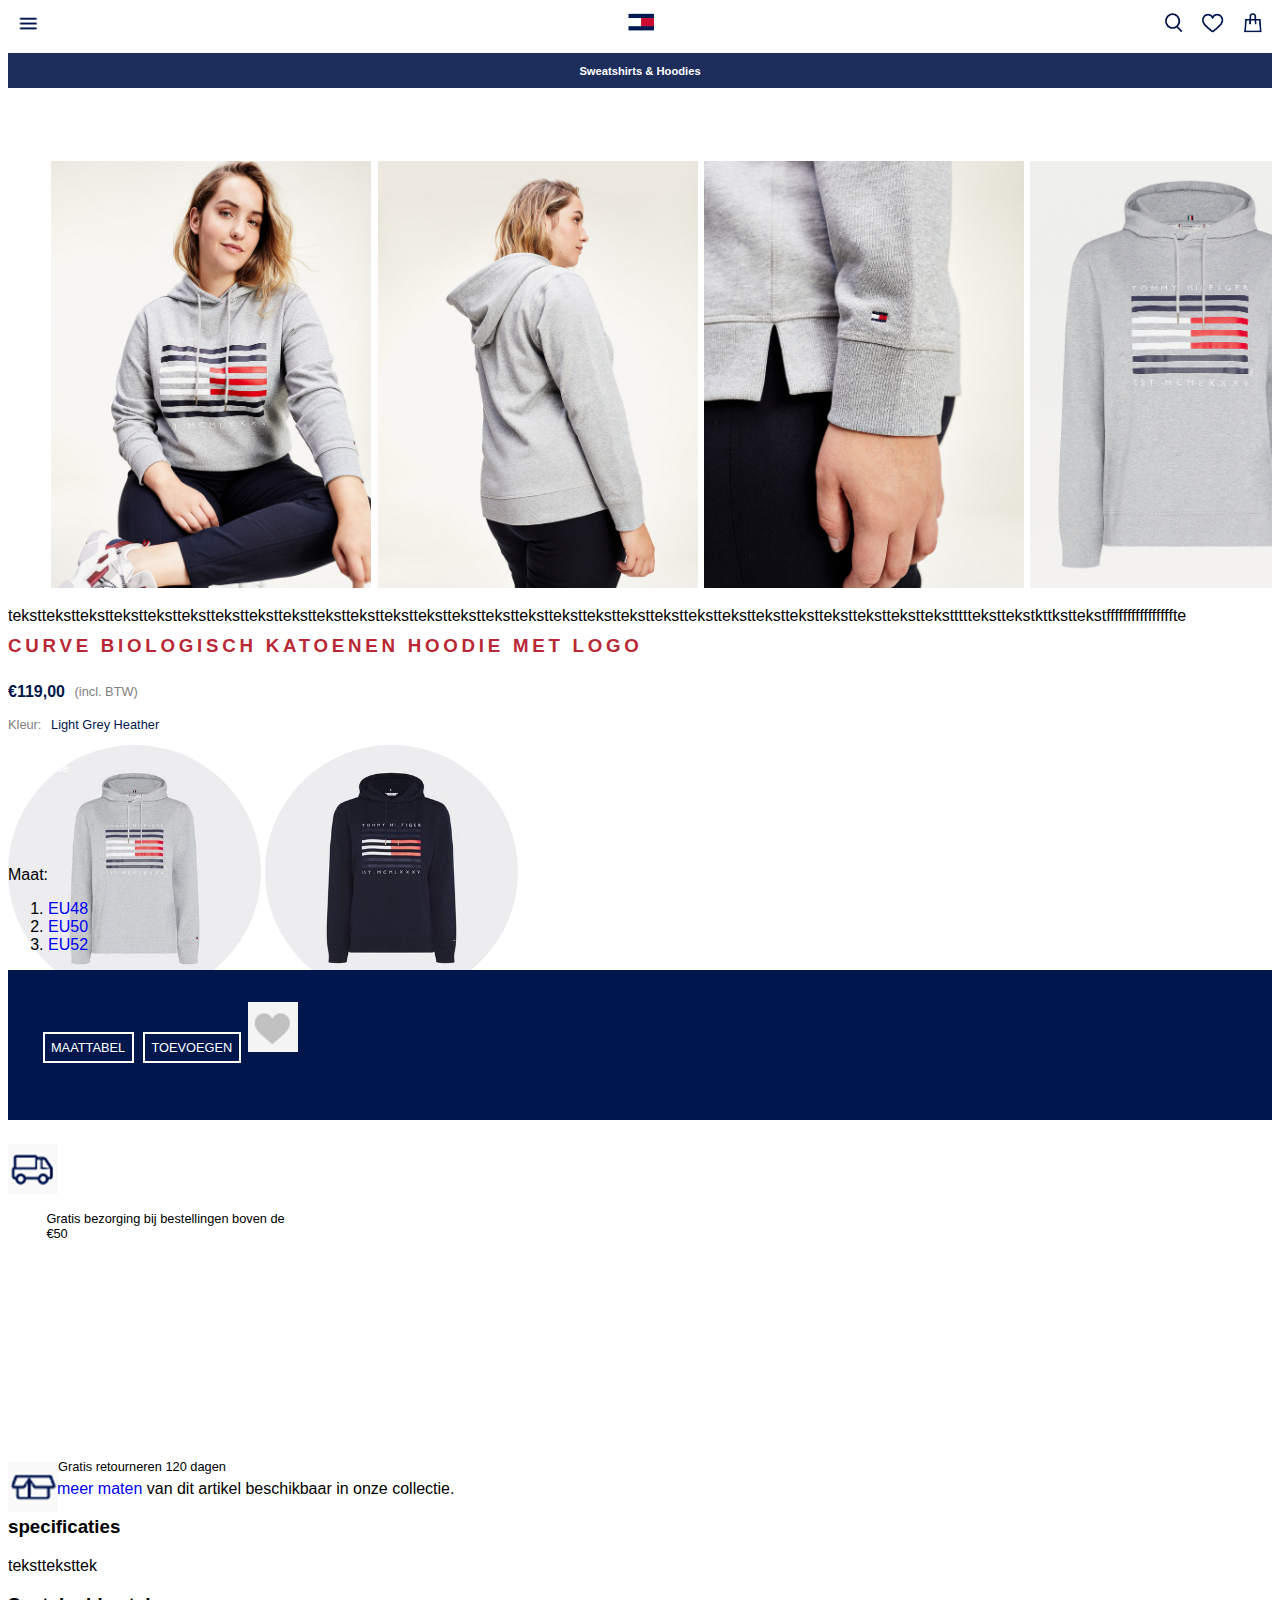
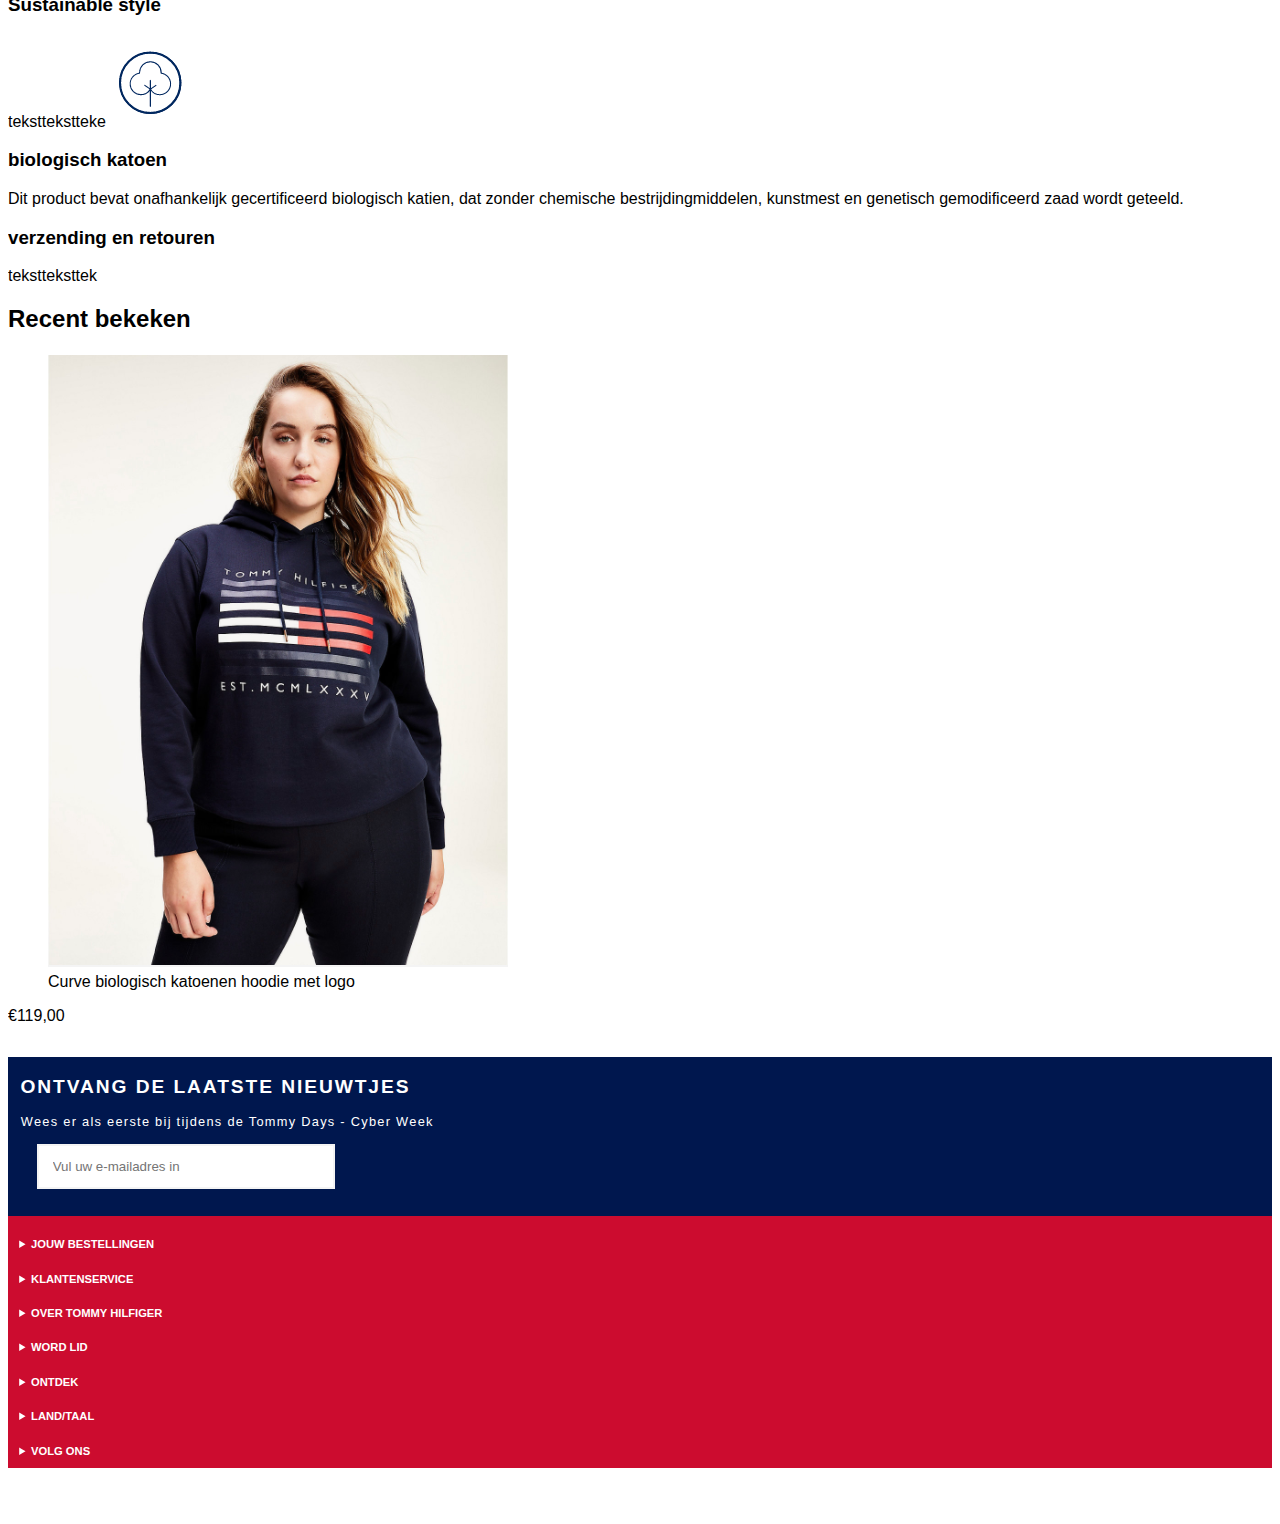
==== commit 61e03147: "Add files via upload" ====
--- a/detail.html
+++ b/detail.html
@@ -8,9 +8,11 @@
     <link rel="stylesheet" type="text/css" href="styles/style.css">
     <link href="https://fonts.googleapis.com/css?family=Open+Sans&display=swap" rel="stylesheet">
 </head>
+<!-- De head met daarin de stylesheet en het font gelinkt -->
 
 <body>
     <header>
+        <!-- De navigatie -->
         <nav>
             <ul>
                 <li>
@@ -34,9 +36,12 @@
                 </li>
             </ul>
         </nav>
+
+        <!-- De titel van de site waar naar toe is genavigeerd -->
         <h2>Sweatshirts &amp; Hoodies</h2>
     </header>
     <main class="detail">
+       <!-- De slider met foto's -->
         <section>
             <nav>
                 <ul>
@@ -44,20 +49,22 @@
                         <img src="images/joann_1" alt="foto_1">
                     </li>
                     <li>
-                        <img src="images/joann_2"alt="foto_1">
+                        <img src="images/joann_2" alt="foto_1">
                     </li>
                     <li>
-                        <img src="images/joann_3"alt="foto_1">
+                        <img src="images/joann_3" alt="foto_1">
                     </li>
                     <li>
-                        <img src="images/joann_4"alt="foto_1">
+                        <img src="images/joann_4" alt="foto_1">
                     </li>
                 </ul>
             </nav>
+            <!-- De tekst "curve" en de groene streep onder de foto's -->
             <section>
-                <p>Curve</p> <span>tekstteksttekstteksttekstteksttekstteksttekstteksttekstteksttekstteksttekstteksttekstteksttekstteksttekstteksttekstteksttekstteksttekstteksttttteksttekstkttksttekstffffffffffffffffte</span>
+                <p>Curve</p><span>tekstteksttekstteksttekstteksttekstteksttekstteksttekstteksttekstteksttekstteksttekstteksttekstteksttekstteksttekstteksttekstteksttekstteksttttteksttekstkttksttekstffffffffffffffffte</span>
             </section>
         </section>
+        <!-- Informatie over de trui -->
         <section>
             <h4>Tommy Hilfiger</h4>
             <h3>Curve biologisch katoenen hoodie met logo</h3>
@@ -89,11 +96,99 @@
         </section>
         <section>
             <img src="images/verzenden.png" alt="verzenden">
-            <p>Gratis bezorging bij bestelling boven de €50</p>
+            <p>Gratis bezorging bij bestellingen boven de €50</p>
         </section>
         <section>
             <img src="images/bezorgen.png" alt="verzorgen">
             <p>Gratis retourneren 120 dagen</p>
         </section>
+        <section>
+            <p>Er zijn <a href="#">meer maten</a> van dit artikel beschikbaar in onze collectie.</p>
+        </section>
+        <!-- Dropdown 1 voor meer informatie over de trui -->
+        <section>
+            <h3>specificaties</h3> <span>tekstteksttek</span>
+        </section>
+        <!-- Dropdown 2 voor meer informatie over de trui -->
+        <section>
+            <h3>Sustainable style</h3> <span>teksttekstteke</span>
+            <img src="images/biologisch.png" alt="logo voor biologisch">
+            <h3>biologisch katoen</h3>
+            <p>Dit product bevat onafhankelijk gecertificeerd biologisch katien, dat zonder chemische bestrijdingmiddelen, kunstmest en genetisch gemodificeerd zaad wordt geteeld.</p>
+        </section>
+        <!-- Dropdown 3 voor meer informatie over de trui -->
+        <section>
+            <h3>verzending en retouren</h3> <span>tekstteksttek</span>
+        </section>
+        <!-- Recent bekekenn -->
+        <section>
+            <h2>Recent bekeken</h2>
+            <figure><img src="images/recent.png">
+                <figcaption>Curve biologisch katoenen hoodie met logo</figcaption>
+            </figure>
+            <p>€119,00</p>
+        </section>
     </main>
+    <!-- De footer -->
+    <footer class="fdetail">
+        <section>
+            <h2>
+                ontvang de laatste nieuwtjes
+            </h2>
+            <p>
+                Wees er als eerste bij tijdens de Tommy Days - Cyber Week
+            </p>
+            <input placeholder="Vul uw e-mailadres in">
+        </section>
+        <!-- De dropdowns in de footer -->
+        <section>
+            <details>
+                <summary>Jouw bestellingen</summary>
+                <a>Bestellingen</a>
+                <a>Verzending</a>
+                <a>Retourneren en resitutie</a>
+            </details>
+            <details>
+                <summary>Klantenservice</summary>
+                <a>Hoe kunnen we je helpen?</a>
+                <a>Neem contact met ons op</a>
+                <a>Maattabellen</a>
+                <a>Namaakartikelen</a>
+                <a>Sitemap</a>
+                <a>FAQ</a>
+            </details>
+            <details>
+                <summary>Over Tommy Hilfiger</summary>
+                <a>Over ons</a>
+                <a>Duurzaamheid</a>
+                <a>Newsroom</a>
+                <a>ODR</a>
+                <a>Algemene voorwaarden</a>
+                <a>Privacyverklaring</a>
+                <a>Cookieverklaring</a>
+                <a>Bedrijfsinformatie</a>
+                <a>UK MSA Verklaring</a>
+            </details>
+            <details>
+                <summary>Word lid</summary>
+                <a>Vacatures</a>
+            </details>
+            <details>
+                <summary>Ontdek</summary>
+                <a>Hilfiger Club</a>
+                <a>Sustainable Style</a>
+                <a>Tommy Adaptive</a>
+                <a>100% Recycled Jeans</a>
+                <a>Tommy Days - Cyber Week</a>
+            </details>
+            <details>
+                <summary>Land/Taal</summary>
+                <a>Nederland</a>
+                <a>Nederlands</a>
+            </details>
+            <details>
+                <summary>Volg ons</summary>
+            </details>
+        </section>
+    </footer>
 </body>
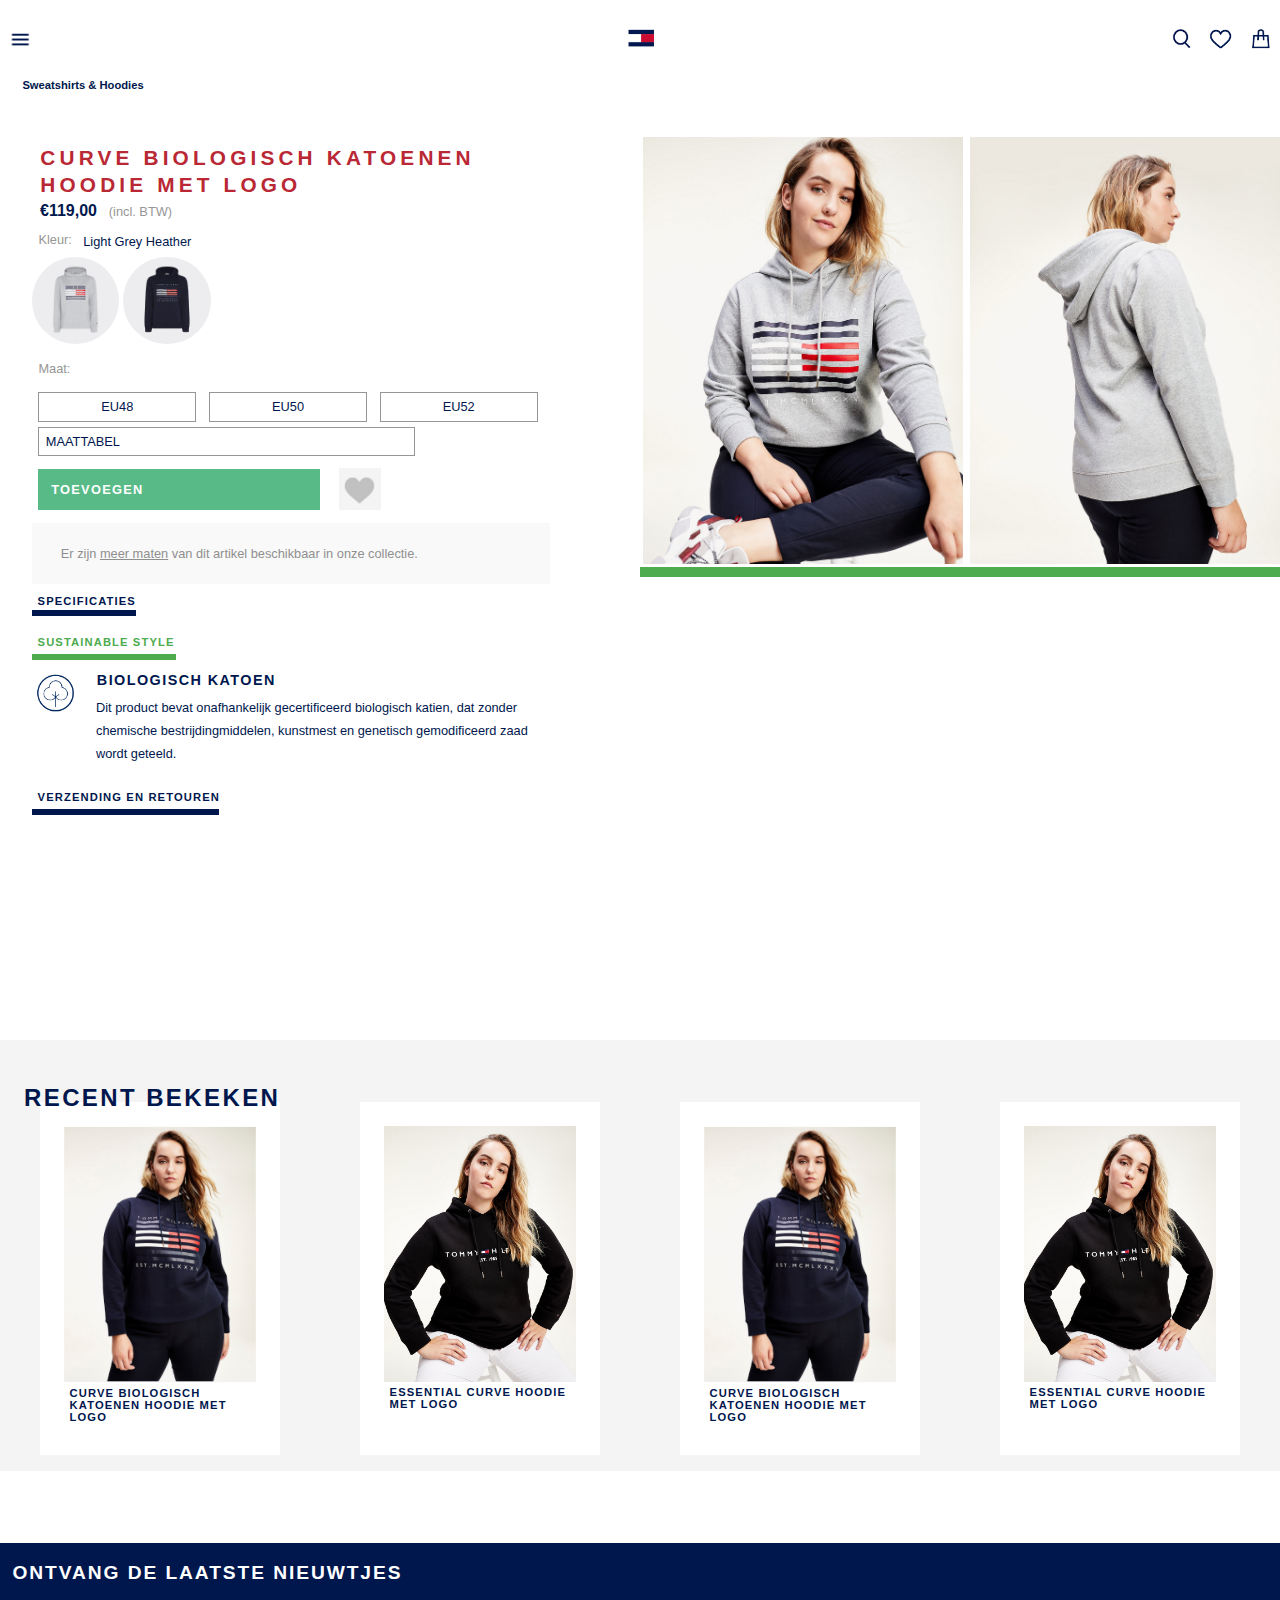
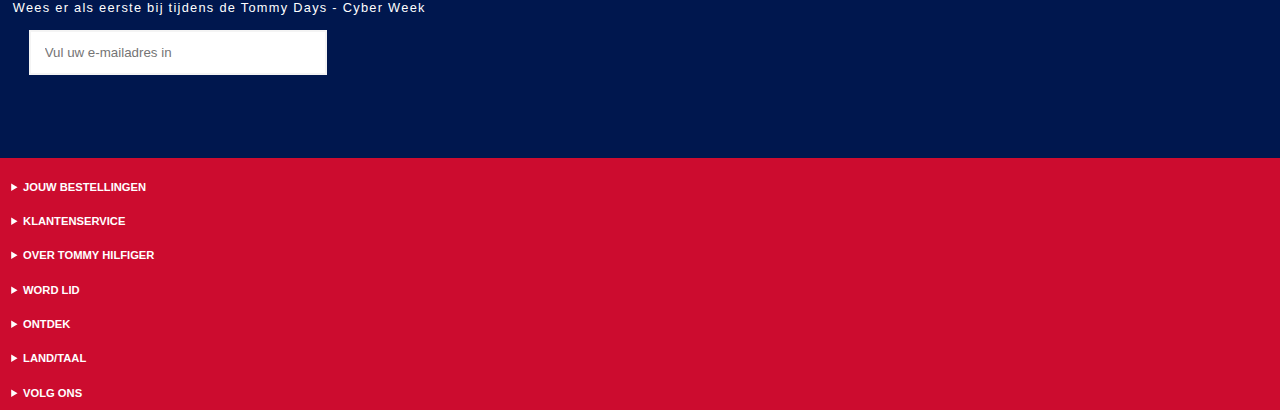
==== commit 76dcf5c7: "Add files via upload" ====
--- a/detail.html
+++ b/detail.html
@@ -1,6 +1,7 @@
 <!DOCTYPE html>
 <html lang="nl">
 
+<!-- De head met daarin de stylesheet en het font gelinkt -->
 <head>
     <meta charset="UTF-8">
     <meta name="viewport" content="width=device-width, initial-scale=1.0">
@@ -8,11 +9,10 @@
     <link rel="stylesheet" type="text/css" href="styles/style.css">
     <link href="https://fonts.googleapis.com/css?family=Open+Sans&display=swap" rel="stylesheet">
 </head>
-<!-- De head met daarin de stylesheet en het font gelinkt -->
 
 <body>
     <header>
-        <!-- De navigatie -->
+       <!-- De primaire navigatie gebaseerd op een nav met ul-structuur met daarin li en img, ook een form om te zoeken -->
         <nav>
             <ul>
                 <li>
@@ -36,12 +36,10 @@
                 </li>
             </ul>
         </nav>
-
-        <!-- De titel van de site waar naar toe is genavigeerd -->
         <h2>Sweatshirts &amp; Hoodies</h2>
     </header>
     <main class="detail">
-       <!-- De slider met foto's -->
+       <!-- Hier wordt gebruik gemaakt van een section met daarin een nav met daarin een ul-structuur li / img voor de horizontale slider met foto's -->
         <section>
             <nav>
                 <ul>
@@ -59,28 +57,32 @@
                     </li>
                 </ul>
             </nav>
-            <!-- De tekst "curve" en de groene streep onder de foto's -->
             <section>
-                <p>Curve</p><span>tekstteksttekstteksttekstteksttekstteksttekstteksttekstteksttekstteksttekstteksttekstteksttekstteksttekstteksttekstteksttekstteksttekstteksttttteksttekstkttksttekstffffffffffffffffte</span>
+                <p>Curve</p>
             </section>
         </section>
-        <!-- Informatie over de trui -->
-        <section>
-            <h4>Tommy Hilfiger</h4>
+        <!-- Hier wordt gebruik gemaakt van een section met een h3 en een span, voor het stuk om meer informatie te geven over het product -->
+        <section>
             <h3>Curve biologisch katoenen hoodie met logo</h3>
             <span>
-                <p>€119,00</p>
-                <p>(incl. BTW)</p>
-            </span>
-            <span>
-                <p>Kleur: </p>
-                <p>Light Grey Heather</p>
-            </span>
-        </section>
+                €119,00
+            </span>
+            <span>
+                (incl. BTW)
+            </span>
+            <span>
+                Kleur:
+            </span>
+            <span>
+                Light Grey Heather
+            </span>
+        </section>
+        <!-- Hier wordt gebruik gemaakt van een section met daarin a / img voor het stuk met de ronde buttons van de truien -->
         <section>
             <a><img src="images/button_1" alt="foto_1"></a>
             <a><img src="images/button_2" alt="foto_1"></a>
         </section>
+        <!-- Hier wordt gebruik gemaakt van een section met daarin p en een ol-structuur met daarin li / a voor het stuk met de buttons voor de maten -->
         <section>
             <p>Maat:</p>
             <ol>
@@ -89,11 +91,13 @@
                 <li><a href="#">EU52</a></li>
             </ol>
         </section>
+        <!-- Hier wordt gebruik gemaakt van een section met daarin a / img voor het stuk met de buttons voor maattabel en toevoegen -->
         <section>
             <a href="#">Maattabel</a>
             <a href="#">Toevoegen</a>
             <img src="images/liken.png" alt="hartje">
         </section>
+        <!-- Hier wordt gebruik gemaakt van sections met daarin img / p voor het stuk met meer informatie over het verzenden en retourneren van het product -->
         <section>
             <img src="images/verzenden.png" alt="verzenden">
             <p>Gratis bezorging bij bestellingen boven de €50</p>
@@ -102,35 +106,45 @@
             <img src="images/bezorgen.png" alt="verzorgen">
             <p>Gratis retourneren 120 dagen</p>
         </section>
+        <!-- Hier wordt gebruik gemaakt van een section met daarin p / a voor het stuk over "meer maten" -->
         <section>
             <p>Er zijn <a href="#">meer maten</a> van dit artikel beschikbaar in onze collectie.</p>
         </section>
-        <!-- Dropdown 1 voor meer informatie over de trui -->
-        <section>
-            <h3>specificaties</h3> <span>tekstteksttek</span>
-        </section>
-        <!-- Dropdown 2 voor meer informatie over de trui -->
-        <section>
-            <h3>Sustainable style</h3> <span>teksttekstteke</span>
+        <!-- Hier wordt gebruik gemaakt van sections met daarin h3 / div / img / p voor het stuk dat meer informatie geeft over het product hoe het is gemaakt -->
+        <section>
+            <h3>specificaties</h3>
+            <div></div>
+        </section>
+        <section>
+            <h3>Sustainable style</h3>
+            <div></div>
             <img src="images/biologisch.png" alt="logo voor biologisch">
             <h3>biologisch katoen</h3>
             <p>Dit product bevat onafhankelijk gecertificeerd biologisch katien, dat zonder chemische bestrijdingmiddelen, kunstmest en genetisch gemodificeerd zaad wordt geteeld.</p>
         </section>
-        <!-- Dropdown 3 voor meer informatie over de trui -->
-        <section>
-            <h3>verzending en retouren</h3> <span>tekstteksttek</span>
-        </section>
-        <!-- Recent bekekenn -->
+        <section>
+            <h3>verzending en retouren</h3>
+            <div></div>
+        </section>
+        <!-- Hier wordt gebruik gemaakt van een section met daarin h2 / figure / img / figcaption voor het stuk "recent bekeken" -->
         <section>
             <h2>Recent bekeken</h2>
             <figure><img src="images/recent.png">
                 <figcaption>Curve biologisch katoenen hoodie met logo</figcaption>
             </figure>
-            <p>€119,00</p>
+            <figure><img src="images/recent_bekeken">
+                <figcaption>Essential curve hoodie met logo</figcaption>
+            </figure>
+            <figure><img src="images/recent.png">
+                <figcaption>Curve biologisch katoenen hoodie met logo</figcaption>
+            </figure>
+            <figure><img src="images/recent_bekeken">
+                <figcaption>Essential curve hoodie met logo</figcaption>
+            </figure>
         </section>
     </main>
-    <!-- De footer -->
     <footer class="fdetail">
+       <!-- Het eerste deel van de footer dat is opgedeeld in een section met daarin een h2 / p / input -->
         <section>
             <h2>
                 ontvang de laatste nieuwtjes
@@ -140,7 +154,7 @@
             </p>
             <input placeholder="Vul uw e-mailadres in">
         </section>
-        <!-- De dropdowns in de footer -->
+        <!-- Het tweede deel van de footer dat is opgedeeld in een section met daarin details / summery / a om een dropdown te maken van de footer -->
         <section>
             <details>
                 <summary>Jouw bestellingen</summary>
--- a/styles/style.css
+++ b/styles/style.css
@@ -5,96 +5,277 @@
 }
 
 body {
-    font-family: 'mywebfont', sans-serif;
+    font-family: sans-serif;
+    margin: 0;
+    max-width: 100vw;
+    z-index: 100;
 }
 
 main {
     overflow: hidden;
 }
 
+/* geen decoratie bij de linkjes */
 a {
     text-decoration: none;
 }
 
-ul {
+/* geen decoratie bij de (un)orderd lijsten */
+ul,
+ol {
     list-style-type: none;
 }
 
-body header nav {
-    top: -1.5em;
-}
-
-/* display flex om ........., list style none om geen puntje voor de li te hebben */
-nav ul {
+/**/
+/* de indexpagina */
+/**/
+
+/**/
+/* de styling van de eerste navigatie van de index pagina waarbij gebruik wordt gemaakt van een nav met daarin verschillende ul, li, linkjes en een form */
+/**/
+
+/* de iconen van de navigatie naast elkaar plaatsen met ruimte ertussen */
+body header nav:nth-of-type(1) {
+    display: flex;
+    justify-content: space-between;
+    position: relative;
+}
+
+/* unordered list display flex meegegeven om de iconen naast elkaar te zetten */
+body header nav:nth-of-type(1) ul {
     display: flex;
 }
 
 /* de grootte van de iconen */
-body header nav ul li img {
+body header nav:nth-of-type(1) ul li img {
     width: 2.5em;
 }
 
-/* display flex om iconen naast elkaar te zetten, space-between om ruimte te houden tussen de iconen, relative om alle iconen op dezelfde plek te houden */
-body header nav {
-    display: flex;
-    justify-content: space-between;
-    position: relative;
-}
-
-/* logo in het midden gecentreerd */
-body header nav ul:nth-of-type(2) li {
+/* hamburger icoon naar links geplaatst */
+body header nav:nth-of-type(1) ul:nth-of-type(1) li {
+    position: absolute;
+    left: 0.1em;
+    top: 1.45em;
+}
+
+/* kleine logo in het midden gecentreerd */
+body header nav:nth-of-type(1) ul:nth-of-type(2) li {
     position: absolute;
     left: 50%;
     top: 50%;
     transform: translate(-50%, -50%);
 }
 
-/* hamburgermenu naar links geplaatst */
-body header nav ul:nth-of-type(1) li {
-    position: absolute;
-    left: 0.1em;
-    top: 1.45em;
-}
-
-/* Rechter iconen meer naast elkaar gezet */
-body header nav ul:nth-of-type(3) li {
+/* rechter iconen meer naast elkaar */
+body header nav:nth-of-type(1) ul:nth-of-type(3) li {
+    align-self: center;
+}
+
+/* opmaak van de "aanmelden" knop */
+body #index nav:nth-of-type(1) ul:nth-of-type(3) li a {
+    text-transform: uppercase;
+    font-size: 0.8em;
+    font-weight: 600;
+    color: rgb(29, 46, 93);
+}
+
+/* grote logo staat uit want deze wordt vanaf 600px weergegeven */
+body header nav:nth-of-type(1) ul:nth-of-type(2) li img:nth-of-type(2) {
+    display: none;
+}
+
+/* aanmeldknop staat uit want deze wordt vanaf 600px weergegeven */
+body header nav:nth-of-type(1) a {
+    display: none;
+}
+
+/**/
+/* de styling van het hamburgermenu dat gekoppeld is aan javascript om het hamburgermenu klikbaar te maken van links naar rechts uitschuift. het bestaat uit een nav met div'jes met daarin linkjes, foto's en een form */
+/**/
+
+/* zorgen dat het hamburgermenu gefixed staat, uit beeld staat en een minimale height heeft van 100 view height zodat hij het hele scherm inneemt */
+body #index nav:nth-of-type(2) {
+    position: fixed;
+    left: -102vw;
+    top: 0;
+    min-height: 100vh;
+    z-index: 100;
+    background-color: white;
+}
+
+/* de content wat meer naar links positioneren */
+body #index nav:nth-of-type(2) ul {
+    margin-left: -1.5em;
+}
+
+/* de grootte van het hamburger icoon kruisje */
+body #index nav:nth-of-type(2) div:nth-of-type(1) a img {
+    width: 2em;
+}
+
+/* de opmaak van de aanmeldenknop */
+body #index nav:nth-of-type(2) div:nth-of-type(2) {
+    text-transform: uppercase;
+    font-size: 0.8em;
+    font-weight: 600;
+    color: rgb(29, 46, 93);
+    width: 100vw;
+    display: flex;
+    justify-content: flex-end;
+    margin-right: 0.5em;
+}
+
+/* de opmaak van de zoek functie */
+body #index nav:nth-of-type(2) ul:nth-of-type(1) li:nth-of-type(1) form p {
+    background: rgb(244, 244, 244);
+    width: 87%;
+    padding: 1em;
+    font-size: 0.8em;
+    color: rgb(29, 46, 93);
+}
+
+/* het zoekicoon in de zoekform */
+body #index nav:nth-of-type(2) ul:nth-of-type(1) li:nth-of-type(1) form img {
+    position: relative;
     width: 2.5em;
-}
-
-/* Grootte van de foto's van de slider */
-body header ul:nth-of-type(1) li figure img {
-    width: 140%;
-    overflow: hidden;
-}
-
-/* Elementen om de slider te maken */
-header section:nth-of-type(1) ul:nth-of-type(1) {
+    bottom: 3.5em;
+    left: 20em;
+}
+
+/* de opmaak van de drie buttons van "dames", "heren" en "kinderen" */
+body #index nav:nth-of-type(2) ul:nth-of-type(2) li:nth-of-type(1),
+body #index nav:nth-of-type(2) ul:nth-of-type(2) li:nth-of-type(2),
+body #index nav:nth-of-type(2) ul:nth-of-type(2) li:nth-of-type(3) {
+    text-transform: uppercase;
+    font-size: 1.2em;
+    font-weight: 600;
+    color: rgb(29, 46, 93);
+    background-color: rgb(244, 244, 244);
+    padding: 1.5em 0em 1.5em 1em;
+    margin-bottom: 0.5em;
+    letter-spacing: 0.1em;
+    width: 90%;
+}
+
+/* de opmaak van de pijltjes naast de "dames", "heren" en "kinderen" */
+body #index nav:nth-of-type(2) ul:nth-of-type(2) li:nth-of-type(1) img,
+body #index nav:nth-of-type(2) ul:nth-of-type(2) li:nth-of-type(2) img,
+body #index nav:nth-of-type(2) ul:nth-of-type(2) li:nth-of-type(3) img {
+    position: relative;
+    width: 1.1em;
+    top: 0.4em;
+}
+
+/* opmaak van de titel "ontdekken" */
+body #index nav:nth-of-type(2) ul:nth-of-type(3) h4 {
+    text-transform: uppercase;
+    font-size: 1.2em;
+    font-weight: 600;
+    color: rgb(29, 46, 93);
+}
+
+/* de opmaak van "tommy jeans" en "sale" */
+body #index nav:nth-of-type(2) ul:nth-of-type(3) li:nth-of-type(1),
+body #index nav:nth-of-type(2) ul:nth-of-type(3) li:nth-of-type(2) {
+    text-transform: uppercase;
+    font-size: 1em;
+    font-weight: 600;
+    color: rgb(29, 46, 93);
+}
+
+/* de positionering van het pijltje naast "tommy jeans" */
+body header nav:nth-of-type(2) ul:nth-of-type(3) li:nth-of-type(1) img {
+    position: relative;
+    width: 2.1em;
+    top: 0.5em;
+    left: 13em;
+}
+
+/* de positionering van het pijltje naast "sale" */
+body #index nav:nth-of-type(2) ul:nth-of-type(3) li:nth-of-type(2) img {
+    width: 2.1em;
+    position: relative;
+    top: 0.5em;
+    left: 17.6em;
+}
+
+/* de opmaak van "winkels" waarbij er meer witruimte is tussen "sale" en "winkels" */
+body #index nav:nth-of-type(2) ul:nth-of-type(4) li:nth-of-type(1) {
+    text-transform: uppercase;
+    font-size: 0.8em;
+    font-weight: 600;
+    color: rgb(29, 46, 93);
+    margin-bottom: 0.5em;
+    margin-top: 3em;
+}
+
+/* de opmaak van "klantenservice" en "aanmelden" */
+body #index nav:nth-of-type(2) ul:nth-of-type(4) li:nth-of-type(2),
+body #index nav:nth-of-type(2) ul:nth-of-type(4) li:nth-of-type(3) {
+    text-transform: uppercase;
+    font-size: 0.8em;
+    font-weight: 600;
+    color: rgb(29, 46, 93);
+    margin-bottom: 0.5em;
+}
+
+/* de tekst in vlakken: "dames", "heren" en "kinderen" */
+body #index ul:nth-of-type(2) li a {
+    text-transform: uppercase;
+    font-size: 0.8em;
+    font-weight: 600;
+    color: rgb(29, 46, 93);
+    right: 7em;
+    top: 2.5em;
+}
+
+/* de animatie waarbij de het scherm van het hamburgermenu vertraagd wordt wanneer je op de button klikt */
+.active {
+    left: 0 !important;
+    transition: .5s;
+}
+
+/**/
+/* de styling van de tweede navigatie met een horizontale scrolbar met foto's, waarbij gebruikt wordt gemaakt van een unorderdlist met daarin een figure, foto's en een figcaption */
+/**/
+
+/* de foto's naast elkaar plaatsen en de horizontale scrolbar maken */
+body header section:nth-of-type(1) ul:nth-of-type(1) {
     display: flex;
     overflow-x: scroll;
-    position: relative;
-    top: -3.5em;
-}
-
-/* De slider meer naar links centreren en flex-shrink voor ..... */
-header section:nth-of-type(1) ul:nth-of-type(1) li {
+}
+
+/* de slider meer naar links centreren*/
+body header section:nth-of-type(1) ul:nth-of-type(1) li {
     margin-left: -3em;
     flex-shrink: 0;
 }
 
-/* De foto's dichter naar elkaar toe zetten */
-header section:nth-of-type(1) ul:nth-of-type(1) figure {
+/* de foto's dichter naar elkaar toe zetten */
+body header section:nth-of-type(1) ul:nth-of-type(1) li figure {
     position: relative;
     right: 1.6em;
-    width: 4em;
-}
-
-/* De grootte van het onderschrift */
-header section:nth-of-type(1) ul figcaption {
+    width: 5em;
+}
+
+/* de grootte van de foto's van de slider */
+body header section:nth-of-type(1) ul:nth-of-type(1) li figure img {
+    width: 100%;
+    overflow: hidden;
+}
+
+/* De opmaak van de alle tekst onder de foto's */
+body header section:nth-of-type(1) ul:nth-of-type(1) li figcaption {
     font-size: 0.6em;
     text-transform: uppercase;
     text-align: center;
     font-weight: 900;
-}
+    color: rgb(0, 23, 78);
+}
+
+/**/
+/* de styling van de eerste foto op de indexpagina die meeschaalt wanneer de pagina responsive wordt. dit gedeelte bestaat uit een foto, titel, een tekst en een button */
+/**/
 
 /* de maximale grootte van de foto aangeven */
 body main section:nth-of-type(1) img {
@@ -102,12 +283,11 @@
     z-index: 10;
 }
 
-/* titel regel 1 aanpassen */
-body main section:nth-of-type(1) h3:nth-of-type(1) {
+/* de opmaak van de titel "girls' night in" */
+body main section:nth-of-type(1) h3 {
     position: absolute;
-    bottom: 10em;
     font-size: 1.2em;
-    color: white;
+    color: rgb(255, 255, 255);
     left: 2em;
     letter-spacing: 0.25em;
     text-transform: uppercase;
@@ -115,53 +295,51 @@
     z-index: 10;
 }
 
-/* titel regel 2 aanpassen */
+/* de positionering van de titel "girls'" */
+body main section:nth-of-type(1) h3:nth-of-type(1) {
+    bottom: 19.5em;
+}
+
+/* de positionering van de titel "night in" */
 body main section:nth-of-type(1) h3:nth-of-type(2) {
-    position: absolute;
-    bottom: 8.5em;
-    font-size: 1.2em;
-    color: white;
-    left: 2em;
-    letter-spacing: 0.25em;
-    text-transform: uppercase;
-    font-weight: 900;
-    z-index: 10;
-}
-
-/* ondertekst aanpassingen */
-body main section:nth-of-type(1) p {
+    bottom: 18em;
+}
+
+/* de opmaak en posiionering van de ondertekst */
+body main section:nth-of-type(1) p:nth-of-type(1) {
     position: absolute;
     font-size: 0.7em;
-    bottom: 10em;
-    color: white;
+    bottom: 25em;
+    color: rgb(255, 255, 255);
     left: 3.5em;
     line-height: 1.5em;
     font-weight: 500;
     z-index: 10;
-    max-width: 25em;
-}
-
+    max-width: 20em;
+}
+
+/* de opmaak en positionering van de button "shop holiday looks" */
 body main section:nth-of-type(1) a {
-    position: absolute;
-    color: black;
+    position: relative;
+    color: rgb(0, 0, 0);
     font-size: 0.6em;
     bottom: 8em;
     left: 3.5em;
     right: 12em;
-    background-color: white;
+    background-color: rgb(255, 255, 255);
     padding: 1.2em;
     border-radius: 0.5em;
     font-weight: 800;
     text-transform: uppercase;
     letter-spacing: 0.2em;
     text-align: center;
-    z-index: 10;
-}
-
-body main section:nth-of-type(2) img {
-    width: 100%;
-}
-
+}
+
+/**/
+/* de styling voor de vier content foto's/butttons, waarbij gebruik gemaakt wordt van een unorderdlist met daarin li'tjes, foto's en buttons */
+/**/
+
+/* wanneer de pagina responsive wordt gaan de foto's naast elkaar komen te staan */
 body main section:nth-of-type(2) ul {
     display: flex;
     flex-wrap: wrap;
@@ -173,7 +351,8 @@
     flex-basis: 100%;
 }
 
-body main section:nth-of-type(2) li:nth-of-type(2), body main section:nth-of-type(2) li:nth-of-type(3) {
+body main section:nth-of-type(2) li:nth-of-type(2),
+body main section:nth-of-type(2) li:nth-of-type(3) {
     flex-basis: 49%;
 }
 
@@ -181,70 +360,95 @@
     position: relative;
 }
 
-body main section:nth-of-type(2) h4 {
+/* alle foto's nemen de grootte aan van 100%, dus de hele pagina */
+body main section:nth-of-type(2) img {
+    width: 100%;
+}
+
+/* de opmaak van de titels "holiday looks", "partyschoenen", "party tassen" en "cadeaus voor haar" */
+body main section:nth-of-type(2) ul li a h4 {
     position: absolute;
     bottom: 1em;
-    color: white;
+    color: rgb(255, 255, 255);
     text-transform: uppercase;
     bottom: -0.5em;
     font-weight: 900;
     justify-content: center;
-}
-
+    text-align: center;
+}
+
+/* de positionering van de titel "holiday looks" */
 body main section:nth-of-type(2) ul li:nth-of-type(1) a h4 {
     right: 30%;
     left: 30%;
 }
 
-body main section:nth-of-type(2) ul li:nth-of-type(2) a h4, body main section:nth-of-type(2) ul li:nth-of-type(3) a h4  {
+/* de positionering van "partyschoenen" en "party tassen" */
+body main section:nth-of-type(2) ul li:nth-of-type(2) a h4,
+body main section:nth-of-type(2) ul li:nth-of-type(3) a h4 {
     right: 10%;
     left: 10%;
 }
 
+/* de postionering van "cadeaus voor haar" */
 body main section:nth-of-type(2) ul li:nth-of-type(4) a h4 {
     right: 20%;
     left: 20%;
 }
 
-body main section:nth-of-type(3) {
-    position: relative;
-    top: 0.1em;
-}
-
+/* de titel die pas bij minimaal 600px tevoorschijn komt */
+body main.index section:nth-of-type(2) h3 {
+    display: none;
+}
+
+/**/
+/* de styling van de balk "hilfiger collection" waarbij gebruikt wordt gemaakt van een foto, titel, ondertekst en buttons */
+/**/
+
+/* de grootte van de foto */
+body main section:nth-of-type(3) img {
+    max-width: 300%;
+}
+
+/* de opmaak van de titels "hilfiger" en "collection" */
 body main section:nth-of-type(3) h3 {
     position: relative;
     right: -2em;
     text-transform: uppercase;
     font-size: 1.1em;
-    color: white;
-}
-
+    color: rgb(255, 255, 255);
+}
+
+/* de positionering van de titel "hilfiger" */
 body main section:nth-of-type(3) h3:nth-of-type(1) {
     bottom: 14em;
 }
 
+/* de positionering van de titel "collection" */
 body main section:nth-of-type(3) h3:nth-of-type(2) {
     bottom: 14.5em;
 }
 
+/* de opmaak en postionering van de ondertekst */
 body main section:nth-of-type(3) p {
     position: relative;
     bottom: 20.5em;
     left: 2em;
     font-size: 0.8em;
-    color: white;
+    color: rgb(255, 255, 255);
     left: 2.7em;
     line-height: 1.5em;
     font-weight: 500;
     max-width: 20em;
 }
 
+/* de opmaak van de buttons "shop de collectie" en "shop jassen en jacks" */
 body main section:nth-of-type(3).collectie a {
-    color: black;
+    color: rgb(0, 0, 0);
     position: relative;
     font-size: 0.6em;
     right: 12em;
-    background-color: white;
+    background-color: rgb(255, 255, 255);
     padding: 1.2em;
     border-radius: 0.5em;
     font-weight: 800;
@@ -253,29 +457,29 @@
     text-align: center;
 }
 
+/* de positionering van de button "shop de collectie" */
 body main section:nth-of-type(3) a:nth-of-type(1) {
     bottom: 27em;
     left: 3.5em;
 }
 
+/* de positionering van de button "shop jassen en jacks" */
 body main section:nth-of-type(3) a:nth-of-type(2) {
     bottom: 23em;
     left: -13em;
 }
 
+/**/
+/* de styling van de twee foto's "jurken" en "sneakers" naast elkaar waar gebruik wordt gemaakt van een ul-structuur met foto's en titels */
+/**/
+
+/* de positionering van de foto's op de index pagina */
 body main section:nth-of-type(4) {
     position: relative;
     bottom: 11.5em;
 }
 
-body main section:nth-of-type(4) img {
-    width: 100%;
-}
-
-body main section:nth-of-type(4) li {
-    position: relative;
-}
-
+/* wanneer de pagina responsive wordt, blijven de foto's naast elkaar staan */
 body main section:nth-of-type(4) ul {
     display: flex;
     flex-wrap: wrap;
@@ -283,36 +487,40 @@
     justify-content: space-between;
 }
 
-body main section:nth-of-type(4) li:nth-of-type(1), body main section:nth-of-type(4) li:nth-of-type(2) {
+/* de postionering van de titels in de foto's */
+body main section:nth-of-type(4) li {
+    position: relative;
+}
+
+/* de foto's staan voor 50% aan beide kanten van de index pagina */
+body main section:nth-of-type(4) li:nth-of-type(1),
+body main section:nth-of-type(4) li:nth-of-type(2) {
     flex-basis: 49%;
 }
 
+/* de grootte van de foto's waarbij ze volledig worden weergegeven */
+body main section:nth-of-type(4) img {
+    width: 100%;
+}
+
+/* de opmaak en positionering van de titels */
 body main section:nth-of-type(4) h4 {
     position: absolute;
     bottom: 1em;
-    color: white;
+    color: rgb(255, 255, 255);
     text-transform: uppercase;
     bottom: -0.8em;
     font-weight: 900;
     justify-content: center;
-    left: 25%;
-}
-
-body main section:nth-of-type(5) ol {
-    display: flex;
-    list-style-type: none;
-    flex-wrap: wrap;
-    justify-content: space-between;
-    padding: 0;
-}
-
-body main section:nth-of-type(5) li {
-    display: flex;
-    flex-basis: 50%;
-}
-
-/* achtergrond kleur section */
-body main section:nth-of-type(5) {
+    left: 40%;
+}
+
+/**/
+/* de styling van de "meer catergorieen" balk op de index pagina. Hier wordt gebruik gemaakt van een titel en een unorderd list met content erin dat moet fungeren als buttos */
+/**/
+
+/* de achtergrondkleur van de section, dus de donkerblauwe kleur */
+body main section:nth-of-type(5).categorie {
     position: relative;
     background-color: rgb(0, 23, 78);
     padding-top: 2em;
@@ -322,15 +530,32 @@
     bottom: 11.5em;
 }
 
-body main section:nth-of-type(5) h2 {
-    color: white;
-    text-transform: uppercase;
-    font-size: 0.8em;
-}
-
-body main section:nth-of-type(5) a {
-    color: white;
-    border: white solid 0.2em;
+/* de opmaak van de titel */
+body main section:nth-of-type(5).categorie h2 {
+    color: rgb(255, 255, 255);
+    text-transform: uppercase;
+    font-size: 0.8em;
+}
+
+/* wanneer de pagina responsive wordt, blijven de buttons naast elkaar staan */
+body main section:nth-of-type(5).categorie ul {
+    display: flex;
+    list-style-type: none;
+    flex-wrap: wrap;
+    justify-content: space-between;
+    padding: 0;
+}
+
+/* de buttons staan voor 50% aan beide kanten van de index pagina en blijven ook zo staan wanneer de pagina responsive wordt */
+body main section:nth-of-type(5).categorie li {
+    display: flex;
+    flex-basis: 50%;
+}
+
+/* de opmaak van de buttons, dus een witte border om de buttons */
+body main section:nth-of-type(5).categorie a {
+    color: rgb(255, 255, 255);
+    border: rgb(255, 255, 255) solid 0.2em;
     padding: 0.5em;
     margin: 0.2em;
     text-transform: uppercase;
@@ -340,54 +565,67 @@
     text-align: center;
 }
 
-/* slider 2.0 */
+/**/
+/* de styling van de horizontale scrolbar "ontdek meer" waar gebruik wordt gemaakt van een navigatie met daarin een titel, een unorderdlist met figures en figcaptions én een button */
+/**/
+
+/* de positionering van de slider op de index pagina */
 body main section:nth-of-type(6) {
     position: relative;
     bottom: 10em;
 }
 
+/* de opmaak van de titel "ontdek meer" */
 body main section:nth-of-type(6) h2 {
     font-size: 1.4em;
     text-transform: uppercase;
     letter-spacing: 0.1em;
-}
-
+    margin-left: 0.5em;
+    color: rgb(0, 23, 78);
+}
+
+/* wanneer de pagina responsive wordt, blijven de foto's naast elkaar staan */
 body main section:nth-of-type(6) ul {
     display: flex;
     overflow-x: scroll;
-    margin-left: -2em;
-}
-
-body main section:nth-of-type(6) li {
+    margin-left: -4em;
+}
+
+/* de ruimte tussen de foto's in de slider */
+body main section:nth-of-type(6) ul li {
     margin: 0.2em;
 }
 
-body main section:nth-of-type(6) img {
-    flex-shrink: 0;
-    background-color: green;
+/* de grootte van de foto's in de slider */
+body main section:nth-of-type(6) ul li figure img {
     max-width: 20em;
 }
 
-body main section:nth-of-type(6) h3 {
+/* de opmaak van de titel */
+body main section:nth-of-type(6) ul li figure figcaption h3 {
     position: relative;
     font-size: 0.8em;
     text-transform: uppercase;
     letter-spacing: 0.1em;
+    color: rgb(0, 23, 78);
     left: 25%;
 }
 
-body main section:nth-of-type(6) p {
+/* de opmaak van de ondertekst */
+body main section:nth-of-type(6) ul li figure figcaption p {
     font-size: 0.8em;
     max-width: 19em;
     margin-left: 3em;
-}
-
-body main section:nth-of-type(6) a {
-    position: relative;
-    color: black;
-    font-size: 0.8em;
-    border: 0.2em solid black;
-    background-color: white;
+    color: rgb(0, 23, 78);
+}
+
+/* de opmaak en positionering van de button "shop nu" */
+body main section:nth-of-type(6) ul li figure figcaption a {
+    position: relative;
+    color: rgb(0, 23, 78);
+    font-size: 0.8em;
+    border: 0.2em solid rgb(0, 23, 78);
+    background-color: rgb(255, 255, 255);
     padding-left: 8em;
     padding-right: 8em;
     padding-top: 1em;
@@ -401,110 +639,135 @@
     top: 1em;
 }
 
-/* jouw Tommy stijl */
+/**/
+/* de styling van de zes foto's onder elkaar die naast elkaar komen te staan wanneer de pagina responsive wordt */
+/**/
+
+/* de positionering van de foto's op de index pagina en wanneer de pagina responsive wordt gaan de foto's naast elkaar staan */
 body main section:nth-of-type(7) {
     position: relative;
-    top: 3em;
-}
-
+    bottom: 4em;
+    display: flex;
+    flex-wrap: wrap;
+}
+
+/* de opmaak en postionering van de titel "jouw tommyhilfiger stijl" */
 body main section:nth-of-type(7) h2 {
     font-size: 1.1em;
     text-transform: uppercase;
     letter-spacing: 0.4em;
-}
-
+    margin-left: 0.5em;
+    color: rgb(0, 23, 78);
+}
+
+/* de opmaak van de tekst onder de titel */
 body main section:nth-of-type(7) p:nth-of-type(1) {
     position: relative;
     font-size: 0.8em;
     line-height: 1.8em;
     bottom: 1.5em;
-}
-
-body main section:nth-of-type(7) {
-    display: flex;
-    flex-wrap: wrap;
-}
-
-body main section:nth-of-type(7) img {
+    margin-left: 0.5em;
+    color: rgb(0, 23, 78);
+}
+
+/* de grootte van de foto's zijn altijd maximaal */
+body main section:nth-of-type(7) ul li img {
     max-width: 100%;
 }
 
+/* de opmaak en positionering van de ondertekst "powerd by Olapic" */
 body main section:nth-of-type(7) p:nth-of-type(2) {
     position: relative;
     font-size: 0.7em;
     left: 35%;
 }
 
-body main article:nth-of-type(1) h2 {
+/**/
+/* de styling van de twee teksten waarbij gebruik wordt gemaakt van een titel en twee paragrafen met een link in de paragrafen */
+/**/
+
+/* de opmaak van de titel "tommy hilgifer dames" */
+body main section:nth-of-type(8) h2 {
     position: relative;
     font-size: 1.3em;
     text-transform: uppercase;
     letter-spacing: 0.1em;
-    bottom: -4em;
-    text-align: center;
-}
-
-body main article:nth-of-type(1) p {
-    position: relative;
-    bottom: -6em;
+    color: rgb(0, 23, 78);
+    left: 0.5em;
+}
+
+/* de opmaak van de paragrafen */
+body main section:nth-of-type(8) p {
+    position: relative;
     max-width: 30em;
     padding-left: 1em;
     padding-right: 1em;
     line-height: 1.5em;
     font-size: 0.8em;
-}
-
-body main article:nth-of-type(1) a {
+    color: rgb(143, 143, 143);
+}
+
+/* de woorden met een linkje, die in de teksten staan, een streepje meegeven */
+body main section:nth-of-type(8) a {
     text-decoration: underline;
 }
 
-body main  article:nth-of-type(1) p:nth-of-type(2) {
-    padding-bottom: 5em;
-}
-
-/* Opmaak footer */
+
+/**/
+/* de styling van het eerste deel van de footer waarbij je je mail in kan vullen. Dit gedeelte bestaat uit een titel, een tekstje en een input waarbij je je mail kan invullen */
+/**/
+
+/* de opmaak van de achtergrond van de footer, dus de donkerblauwe kleur */
 body footer section:nth-of-type(1) {
+    position: relative;
     background-color: rgb(0, 23, 78);
-    color: white;
-}
-
+    color: rgb(255, 255, 255);
+}
+
+/* de opmaak van de titel "ontvang de laatste nieuwtjes" */
 body footer section:nth-of-type(1) h2 {
     position: relative;
     text-transform: uppercase;
     font-size: 1.2em;
-    color: white;
+    color: rgb(255, 255, 255);
     padding-top: 1em;
     padding-left: 0.65em;
     letter-spacing: 0.1em;
 }
 
+/* de opmaak van de tekst onder de titel */
 body footer section:nth-of-type(1) p {
     position: relative;
     font-size: 0.8em;
-    color: white;
+    color: rgb(255, 255, 255);
     padding: 1em;
     bottom: 1em;
     font-weight: 300;
     letter-spacing: 0.1em;
 }
 
+/* de opmaak van de input */
 body footer section:nth-of-type(1) input {
     position: relative;
     padding: 1em;
     width: 20em;
-    border: 0.2em solid rgb(244,244,244);
+    border: 0.2em solid rgb(244, 244, 244);
     margin: 2.2em;
     bottom: 4em;
 }
 
-/* uitklap footer */
+/**/
+/* de styling van het tweede deel van de footer waarbij je via dropdowns meer linkjes krijgt naar bepaalde elementen in de website. hier wordt gebruik gemaakt van details en summary's om de dropdowns te maken en linkjes in de details */
+/**/
+
+/* de achtergrond van het tweede deel, dus de rode achtergrondkleur */
 body footer section:nth-of-type(2) {
     position: relative;
     background-color: rgb(204, 12, 47);
-    color: white;
-    bottom: 3.5em;
-}
-
+    color: rgb(255, 255, 255);
+}
+
+/* de opmaak van de dropdowns */
 body footer section:nth-of-type(2) details {
     font-size: 0.7em;
     padding: 1em;
@@ -512,6 +775,7 @@
     font-weight: 800;
 }
 
+/* de eerste dropdown een stukje naar beneden plaatsen waardoor er meer witruimte komt */
 body footer section:nth-of-type(2) details:nth-of-type(1) {
     padding-top: 2em;
 }
@@ -520,151 +784,941 @@
 
 
 
-
-/* Detail pagina */
+/**/
+/* de detailpagina */
+/**/
+
+/**/
+/* de styling van de navigatie waarbij gebruik wordt gemaakt van een nav, unorderdlist, foto's en een titel */
+/**/
+
+/* de opmaak en positionering van de titel "sweatshirts en hoodies" waarbij de titel een donkerblauwe achtergrond heeft */
 body header h2 {
     position: relative;
     background-color: rgb(29, 46, 93);
-    color: white;
+    color: rgb(255, 255, 255);
     padding-top: 1em;
     padding-bottom: 1em;
-    bottom: 4em;
+    bottom: 2em;
     font-size: 0.7em;
     text-align: center;
 }
 
-body main section:nth-of-type(1) .slider {
-    position: relative;
-    margin-left: -3em;
-    bottom: 3em;
-}
-
-body main section:nth-of-type(1) nav ul {
+/**/
+/* de styling van de horizontale scrolbar waarbij verschillende foto's worden laten zien. deze scrolbar bestaat uit een nav en ul-structuur met foto's */
+/**/
+
+/* de positionering van de slider op de detailpagina */
+body main.detail section:nth-of-type(1) {
+    position: relative;
+}
+
+/* de opmaak van de slider waarbij wordt aangegeven om horizontaal te scrollen */
+body main.detail section:nth-of-type(1) nav ul {
     display: flex;
     overflow-x: scroll;
-}
-
-body main section:nth-of-type(1) nav ul li img {
+    border-bottom: 10px solid rgb(78, 171, 78);
+}
+
+/* een kleine ruimte tussen de foto's */
+body main.detail section:nth-of-type(1) ul li {
+    margin: 0.2em;
+}
+
+/* de opmaak van de foto's, dus de grootte van de foto's */
+body main.detail section:nth-of-type(1) nav:nth-of-type(1) ul li img {
     flex-shrink: 0;
     max-width: 20em;
 }
 
-body main section:nth-of-type(1) li {
-    margin: 0.2em;
-}
-
-body main section:nth-of-type(2) .th {
-    position: relative;
-    font-size: 0.8em;
-    color: rgb(0, 23, 78);
-    text-transform: uppercase;
-    font-weight: 600;
-    bottom: 0.5em;
-}
-
-body main section:nth-of-type(2) h3 {
+/* de opmaak en positionering van "Curve" in het donkerblauwe vlak in foto */
+body main.detail section:nth-of-type(1) p:nth-of-type(1) {
+    position: relative;
+    color: rgb(255, 255, 255);
+    font-weight: 900;
+    left: 4em;
+    font-size: 0.8em;
+    text-transform: uppercase;
+    bottom: 4.5em;
+    background-color: rgb(29, 46, 93, 0.9);
+    width: 5em;
+    text-align: center;
+    padding: 0.5em;
+}
+
+/**/
+/* de styling van de titel en informatie over de trui, waarbij gebruik wordt gemaakt van titels, spans met informatie, buttons, foto's en een orderdlist */
+/**/
+
+/* de opmaak van de titel van de trui */
+body main.detail section:nth-of-type(2) h3 {
     position: relative;
     color: rgb(185, 40, 52);
     text-transform: uppercase;
     letter-spacing: 0.2em;
     font-weight: 900;
-    bottom: 0.5em;
+    bottom: 2.8em;
     line-height: 1.3em;
-}
-
-body main section:nth-of-type(2) span:nth-of-type(1) {
-    display: flex;
-}
-
-body main section:nth-of-type(2) span:nth-of-type(1) p:nth-of-type(1) {
+    margin-left: 0.4em;
+    font-size: 1.3em;
+}
+
+/* de prijs, BTW en kleuren naast elkaar laten staan */
+body main.detail section:nth-of-type(2) span:nth-of-type(1),
+body main.detail section:nth-of-type(2) span:nth-of-type(2),
+body main.detail section:nth-of-type(2) span:nth-of-type(3),
+body main.detail section:nth-of-type(2) span:nth-of-type(4) {
+    display: flex;
+}
+
+/* de opmaak van de prijs */
+body main.detail section:nth-of-type(2) span:nth-of-type(1) {
     font-weight: 900;
     color: rgb(0, 23, 78);
     position: relative;
-    bottom: 1.2em;
+    bottom: 4.5em;
     font-size: 1em;
-}
-
-body main section:nth-of-type(2) span:nth-of-type(1) p:nth-of-type(2) {
+    margin-left: 0.5em;
+}
+
+/* de opmaak van de BTW */
+body main.detail section:nth-of-type(2) span:nth-of-type(2) {
+    position: absolute;
     font-weight: 200;
-    color: grey;
-    position: relative;
-    bottom: 1.2em;
-    font-size: 0.8em;
-    left: 0.75em;
-}
-
-body main section:nth-of-type(2) span:nth-of-type(2) {
-    display: flex;
-}
-
-
-body main section:nth-of-type(2) span:nth-of-type(2) p:nth-of-type(1) {
+    color: rgb(150, 150, 150);
+    position: relative;
+    bottom: 7em;
+    font-size: 0.8em;
+    padding-left: 6em;
+}
+
+/* de opmaak van de kleur */
+body main.detail section:nth-of-type(2) span:nth-of-type(3) {
     font-weight: 200;
-    color: grey;
-    position: relative;
-    bottom: 1.2em;
-    font-size: 0.8em;
-    bottom: 2.5em;
-}
-
-body main section:nth-of-type(2) span:nth-of-type(2) p:nth-of-type(2) {
-    position: relative;
+    color: rgb(150, 150, 150);
+    position: relative;
+    bottom: 6em;
+    font-size: 0.8em;
+    margin-left: 0.5em;
+}
+
+/* de opmaak van de kleur "light grey" */
+body main.detail section:nth-of-type(2) span:nth-of-type(4) {
+    position: absolute;
     font-weight: 400;
     color: rgb(0, 23, 78);
     position: relative;
-    bottom: 1.2em;
-    font-size: 0.8em;
-    left: 0.75em;
-    bottom: 2.5em;
-}
-
-body main section:nth-of-type(3) {
-    position: relative;
-    top: -2em;
-}
-
-body main section:nth-of-type(3) a img {
+    bottom: 7.1em;
+    font-size: 0.8em;
+    left: 4em;
+}
+
+/* de opmaak van de twee cirkels: foto's van de truien, dus voor de kleur*/
+body main.detail section:nth-of-type(3) {
+    position: relative;
+    bottom: 5.3em;
+    margin-left: 0.5em;
+}
+
+/* de opmaak voor van de cirkels*/
+body main.detail section:nth-of-type(3) a img {
     border-radius: 50%;
-    max-width: 20%;
-}
-
-body main section:nth-of-type(4).maten {
-    display: flex;
-    flex-wrap: wrap;
+    max-width: 17%;
+}
+
+/* de opmaak voor de "maat" */
+body main.detail section:nth-of-type(4) p {
+    position: relative;
+    font-weight: 200;
+    color: rgb(150, 150, 150);
+    top: 7em;
+    font-size: 0.8em;
+    margin-left: 0.5em;
+}
+
+/* wanneer de pagina responsive wordt, blijven de buttons voor maat naast elkaar staan */
+body main.detail section:nth-of-type(4) ol {
+    position: relative;
+    display: flex;
     justify-content: space-between;
     padding: 0;
-}
-
-body main section:nth-of-type(4).maten p {
+    bottom: 1em;
+}
+
+/* de opmaak van de maten buttons waarbij de buttons 50% van het scherm innemen */
+body main.detail section:nth-of-type(4) ol li {
+    display: flex;
+    flex-basis: 50%;
+}
+
+/* de opmaak van de linkjes in de buttons voor de maat */
+body main.detail section:nth-of-type(4) ol li a {
+    position: relative;
+    top: 7em;
+    border: 0.1em solid rgb(0, 0, 0);
+    width: 3em;
+    color: rgb(0, 23, 78);
+    border: rgb(150, 150, 150) solid 0.1em;
+    padding: 0.5em;
+    margin: 0.5em;
+    text-transform: uppercase;
+    font-size: 0.8em;
+    font-weight: 300;
+    flex-grow: 1;
+    text-align: center;
+}
+
+/* de opmaak van de button voor de maattabel */
+body main.detail section:nth-of-type(5) a:nth-of-type(1) {
+    position: relative;
+    display: flex;
+    color: rgb(0, 23, 78);
+    border: rgb(150, 150, 150) solid 0.1em;
+    padding: 0.5em;
+    margin-right: 10.1em;
+    text-transform: uppercase;
+    font-size: 0.8em;
+    font-weight: 300;
+    flex-grow: 1;
+    text-align: center;
+    bottom: 10em;
+    margin-left: 0.5em;
+}
+
+/* de opmaak van de button "toevoegen" */
+body main.detail section:nth-of-type(5) a:nth-of-type(2) {
+    position: relative;
+    display: flex;
+    color: rgb(255, 255, 255);
+    padding: 1em;
+    margin: 0.5em;
+    text-transform: uppercase;
+    letter-spacing: 0.1em;
+    font-size: 0.8em;
+    font-weight: 900;
+    background-color: rgb(88, 186, 135);
+    bottom: 9.5em;
+    margin-right: 4em;
+    margin-left: 0.5em;
+    width: 50%;
+}
+
+/* het icoon voor het toevoegen favorieten, het hartje */
+body main.detail section:nth-of-type(5) img {
+    position: relative;
+    left: 60%;
+    width: 2.6em;
+    bottom: 10.6em;
+}
+
+/**/
+/* de styling van het meer informatie over het product onder de groene button, waarbij gebruik wordt gemaakt van foto's en een tekst */
+/**/
+
+/* wanneer de pagina responsive wordt blijft het icoon van "gratis bezorgen" en de tekst naast elkaar staan */
+body main.detail section:nth-of-type(6) {
+    position: relative;
+    display: flex;
+    left: 0.5em;
+}
+
+/* het icoon van "gratis bezorgen" */
+body main.detail section:nth-of-type(6) img {
+    width: 2em;
+}
+
+/* de opmaak voor de tekst "gratis bezorgen" */
+body main.detail section:nth-of-type(6) p {
+    position: relative;
+    font-size: 0.8em;
+    background-color: rgb(249, 249, 249);
+    margin: 0;
+    padding-left: 2em;
+    text-align: left;
+    padding-right: 2em;
+    color: rgb(0, 23, 78);
+}
+
+/* wanneer de pagina responsive wordt blijft het icoon van "gratis retourneren" en de tekst naast elkaar staan */
+body main.detail section:nth-of-type(7) {
+    position: relative;
+    display: flex;
+    left: 0.5em;
+    bottom: 8em;
+}
+
+/* het icoon van "gratis bezorgen" en de positionering */
+body main.detail section:nth-of-type(7) img {
+    position: relative;
+    bottom: 1.3em;
+    width: 2em;
+}
+
+/* de opmaak voor de tekst "gratis retourneren" */
+body main.detail section:nth-of-type(7) p {
+    position: relative;
+    font-size: 0.8em;
+    background-color: rgb(249, 249, 249);
+    margin: 0;
+    padding-left: 2em;
+    text-align: left;
+    padding-right: 2em;
+    color: rgb(0, 23, 78);
+}
+
+/* de opmaak voor de tekst "meer maten" */
+body main.detail section:nth-of-type(8) {
+    background-color: rgb(249, 249, 249);
+    padding: 0.5em 1em 0.5em 1em;
+    position: relative;
+    bottom: 8.5em;
+}
+
+/* de opmaak voor de link in de tekst "meer maten" waarbij een lijntje onder het woord komt te staan */
+body main.detail section:nth-of-type(8) a {
+    text-decoration: underline;
+    color: rgb(143, 143, 143);
+}
+
+/**/
+/* de styling van meer informatie over het product onder de tekst van gratis bezorging/retourneren over de specificaties, sustainable style en verzending en retouren, waarbij gebruik wordt gemaakt van een titel, div voor de streepjes en tekst */
+/**/
+
+/* de opmaak en positionering van titel "specificaties" */
+body main.detail section:nth-of-type(9) h3 {
+    position: relative;
+    color: rgb(0, 23, 78);
+    text-transform: uppercase;
+    font-weight: 900;
+    bottom: 12em;
+    font-size: 0.7em;
+    margin-left: 0.5em;
+    letter-spacing: 0.1em;
+}
+
+/* de opmaak en positionering van het lijntje onder "specificaties" */
+body main.detail section:nth-of-type(9) div {
+    position: relative;
+    border-bottom: 0.4em solid rgb(0, 23, 78);
+    bottom: 8.7em;
+    width: 6.5em;
+}
+
+/* de opmaak en positionering van titel "sustainable style" */
+body main.detail section:nth-of-type(10) h3:nth-of-type(1) {
+    position: relative;
+    color: rgb(78, 171, 78);
+    text-transform: uppercase;
+    font-weight: 900;
+    bottom: 10em;
+    font-size: 0.7em;
+    margin-left: 0.5em;
+    letter-spacing: 0.1em;
+}
+
+/* de opmaak en positionering van het lijntje onder "sustainable style" */
+body main.detail section:nth-of-type(10) div {
+    position: relative;
+    border-bottom: 0.4em solid rgb(78, 171, 78);
+    bottom: 7.3em;
+    width: 9em;
+}
+
+/* de opmaak van het icoon bij "sustainable style" */
+body main.detail section:nth-of-type(10) img {
+    position: relative;
+    display: flex;
+    width: 3em;
+    bottom: 7em;
+}
+
+/* de opmaak van de titel "biologisch katoen" */
+body main.detail section:nth-of-type(10) h3:nth-of-type(2) {
+    text-transform: uppercase;
+    position: relative;
+    color: rgb(0, 23, 78);
+    text-transform: uppercase;
+    font-weight: 900;
+    bottom: 12em;
+    font-size: 0.9em;
+    margin-left: 4.5em;
+    letter-spacing: 0.1em;
+}
+
+/* de opmaak van de tekst van "biologisch katoen" */
+body main.detail section:nth-of-type(10) p {
+    position: relative;
+    color: rgb(0, 23, 78);
+    font-size: 0.8em;
+    line-height: 1.8em;
+    padding: 0.5em;
+    bottom: 14.5em;
+    margin-left: 4.5em;
+}
+
+/* de opmaak en positionering van titel "verzenden en retouren" */
+body main.detail section:nth-of-type(11) h3 {
+    position: relative;
+    color: rgb(0, 23, 78);
+    text-transform: uppercase;
+    font-weight: 900;
+    font-size: 0.7em;
+    margin-left: 0.5em;
+    letter-spacing: 0.1em;
+    bottom: 16em;
+}
+
+/* de opmaak en positionering van het lijntje onder "verzenden en retouren" */
+body main.detail section:nth-of-type(11) div:nth-of-type(1) {
+    position: relative;
+    border-bottom: 0.4em solid rgb(0, 23, 78);
+    bottom: 11.5em;
+    width: 11.7em;
+}
+
+/**/
+/* de styling van "recent bekeken", waarbij gebruik wordt gemaakt van een titel, figure, foto en figcaption */
+/**/
+
+/* de opmaak en positionering van het vlak van "recent bekeken" */
+body main.detail section:nth-of-type(12) {
     position: absolute;
-    top: 10em;
-}
-
-body main section:nth-of-type(4).maten a {
-    position: relative;
-    top: 13em;
-    color: black;
-    font-size: 1em;
-    border: 0.1em solid black;
-    background-color: white;
-    padding-left: 3em;
-    width: 3em;
-    display: flex;
-}
-
-body main section:nth-of-type(5).extra_info {
-    background-color: red;
-}
-
-body main section:nth-of-type(6).slider_2 {
-    background-color: red;
-}
-
-
-
-
-
-
-
-
-
+    background-color: rgb(244, 244, 244);
+    top: 92em;
+}
+
+/* de opmaak van de titel "recent bekeken" */
+body main.detail section:nth-of-type(12) h2 {
+    position: relative;
+    color: rgb(0, 23, 78);
+    text-transform: uppercase;
+    letter-spacing: 0.1em;
+    font-weight: 900;
+    top: 1em;
+    left: 0.5em;
+}
+
+/* de opmaak van het vlak, dus de witte achtergrond */
+body main.detail section:nth-of-type(12) figure {
+    background-color: rgb(255, 255, 255);
+    padding: 1.5em;
+    padding-bottom: 2em;
+}
+
+/* de grootte van de foto, dus altijd 100% = volledige grootte */
+body main.detail section:nth-of-type(12) img {
+    width: 100%;
+}
+
+/* de opmaak van de titel onder de foto */
+body main.detail section:nth-of-type(12) figcaption:nth-of-type(1) {
+    color: rgb(0, 23, 78);
+    text-transform: uppercase;
+    font-weight: 900;
+    bottom: 5em;
+    font-size: 0.7em;
+    margin-left: 0.5em;
+    letter-spacing: 0.1em;
+}
+
+/* de andere drie foto's staan uit omdat deze worden laten zien vanaf 600px */
+body main.detail section:nth-of-type(12) figure:nth-of-type(2),
+body main.detail section:nth-of-type(12) figure:nth-of-type(3),
+body main.detail section:nth-of-type(12) figure:nth-of-type(4) {
+    display: none;
+}
+
+body header nav:nth-of-type(1) form {
+    display: none;
+}
+
+/**/
+/* de styling van de footer dat een stukje naar beneden moet worden geplaatst */
+/**/
+
+/* de footer een stuk naar beneden */
+body footer.fdetail {
+    position: relative;
+    top: 42em;
+    width: 100%;
+}
+
+/**/
+/* de styling van de pagina's wanneer de pagina's responsive worden vanaf minimaal 600px */
+/**/
+
+@media (min-width:600px) {
+    /**/
+    /* indexpagina */
+    /**/
+
+    /* de positionering van het grote Tommy Hilfiger logo */
+    body #index nav:nth-of-type(1) ul:nth-of-type(2) li {
+        left: 1em;
+        position: absolute;
+        transform: translate(0, -50%);
+    }
+
+    /* het hamburgermenu weglaten */
+    #index nav:nth-of-type(1) ul:nth-of-type(1) img:nth-of-type(1) {
+        display: none;
+    }
+
+    /* het kleine Tommy Hilfiger logo weglaten */
+    #index nav:nth-of-type(1) ul:nth-of-type(2) img:nth-of-type(1) {
+        display: none;
+    }
+
+    /* het grote logo tevoorschijn halen en inline zetten */
+    header#index nav:nth-of-type(1) ul:nth-of-type(2) li img:nth-of-type(2) {
+        display: inline;
+    }
+
+    /* de zoekform inline zetten en in het midden van het scherm positioneren */
+    header#index nav:nth-of-type(1) form {
+        display: inline;
+        margin: 0;
+        border: 0;
+        position: absolute;
+        left: 45%;
+        right: 0;
+        top: 0;
+        bottom: 0;
+    }
+
+    /* de positionering van de tekst in de zoekform */
+    header#index nav:nth-of-type(1) form p {
+        position: absolute;
+        bottom: 0;
+        left: 15%;
+    }
+
+    /* de nieuwe link "aanmelden" inline zetten */
+    header#index nav:nth-of-type(1) ul:nth-of-type(3) li a {
+        display: inline;
+    }
+
+    /* het zoekicoon weglaten */
+    header#index nav:nth-of-type(1) ul:nth-of-type(3) li:nth-of-type(2) {
+        display: none;
+    }
+
+    /* de woorden niet meer in capslock maar eerste letter van het woord is hoofdletter */
+    header#index section:nth-of-type(1) ul li figure figcaption {
+        text-transform: capitalize;
+    }
+
+    /* de foto's van de tweede navigatie uitzetten */
+    header#index section ul li figure img {
+        display: none;
+    }
+
+    /* de tekst van de tweede navigatie in het midden van het scherm zetten */
+    header#index section ul {
+        justify-content: center;
+    }
+
+    /* de eerste foto op de indexpagina 100% laten meeschalen */
+    .index section:nth-of-type(1) img {
+        width: 100%;
+    }
+
+    /* de tekst van de eerste foto van de indexpagina netjes in de foto laten staan */
+    main.index section:nth-of-type(1) {
+        position: relative;
+    }
+
+    /* de titel "girls" van de eerste foto positioneren */
+    body main.index section:nth-of-type(1) h3:nth-of-type(1) {
+        top: 5%;
+    }
+
+    /* de titel "night in" van de eerste foto positioneren */
+    body main.index section:nth-of-type(1) h3:nth-of-type(2) {
+        top: 15%;
+    }
+
+    /* de tekst van de eerste foto positioneren */
+    body main.index section:nth-of-type(1) p {
+        top: 30%;
+    }
+
+    /* de volgorde van de vier foto's/content veranderen */
+    .index section:nth-of-type(2) ul li:nth-of-type(1) {
+        order: 1;
+    }
+
+    /* de volgorde van de vier foto's/content veranderen */
+    .index section:nth-of-type(2) ul li:nth-of-type(4) {
+        order: 1;
+    }
+
+    /* de grootte van de twee foto's "partyschoenen" en "partytassen" */
+    body main.index section:nth-of-type(2) ul li:nth-of-type(2) img,
+    body main.index section:nth-of-type(2) ul li:nth-of-type(3) img {
+        max-width: 98.8%;
+    }
+
+    /* de grootte van de foto cadeaus voor haar" */
+    body main.index section:nth-of-type(2) ul li:nth-of-type(4) img {
+        width: 100%;
+    }
+
+    /* de foto's van "jouw tommy hilfiger stijl" naast elkaar zetten */
+    body main.index section:nth-of-type(7) ul {
+        display: flex;
+        flex-wrap: wrap;
+        padding: 0;
+        justify-content: space-between;
+    }
+
+    /* de foto's komen per 3 naast elkaar met een beetje tussenruimte */
+    body main.index section:nth-of-type(7) li {
+        flex-basis: 30%;
+    }
+
+    /* de opmaak van de titel "shop per categorie" */
+    body main.index section:nth-of-type(2) h3 {
+        display: inline;
+        font-size: 1.5em;
+        text-transform: uppercase;
+        font-weight: 900;
+        color: rgb(0, 23, 78);
+        padding: 0;
+        margin: 0;
+        margin-left: 0.5em;
+    }
+
+    /* de opmaak van de tekst van tommy hilfiger dames, waarbij de paragrafen naast elkaar komen te staan*/
+    body main.index section:nth-of-type(8) {
+        display: flex;
+        flex-wrap: wrap;
+        flex-direction: row;
+    }
+
+    /* de titel van "tommy hilfiger dames" */
+    body main.index section:nth-of-type(8) h2 {
+        flex-basis: 100%;
+    }
+
+    /* de opmaak van de titel "meer categorieen" */
+    body main.index section.categorie h2 {
+        font-size: 2em;
+        text-transform: uppercase;
+        font-weight: 900;
+        color: white;
+    }
+
+    /* de opmaak van de titel "ontdek meer" */
+    body main section:nth-of-type(6) h2 {
+        font-size: 2em;
+        color: rgb(0, 23, 78);
+    }
+
+    /* de positionering van de tekst "powered by olapic" */
+    body main section:nth-of-type(7) p:nth-of-type(2) {
+        left: 80%;
+    }
+
+    /* de opmaak van het grote Tommy Hilfiger logo, deze wordt vanaf 600px weergegeven */
+    body #index nav:nth-of-type(1) ul:nth-of-type(2) li img:nth-of-type(2) {
+        width: 15em;
+        left: -17em;
+    }
+
+    /* de opmaak en positionering van de form, deze wordt vanaf 600px weergegeven */
+    body #index nav:nth-of-type(1) form p {
+        position: absolute;
+        background-color: rgb(244, 244, 244);
+        width: 35%;
+        color: rgb(202, 200, 200);
+        padding: 1em;
+        top: 1em;
+        font-size: 0.7em;
+        margin-left: -4em;
+    }
+
+    /**/
+    /* detail */
+    /**/
+
+    /* de blauwe balk naar witte balk voor titel "sweatshirt en hoodies" */
+    body header h2 {
+        background-color: white;
+        color: black;
+        text-align: left;
+        padding-left: 2em;
+        color: rgb(0, 23, 78);
+    }
+
+    /* de positionering van de titel "curve biologisch katoenen hoodie met logo" */
+    body main.detail section:nth-of-type(2) h3 {
+        bottom: 1.5em;
+    }
+
+    /* de opmaak voor de horizontale slider met foto's */
+    body main.detail section:nth-of-type(1) {
+        max-width: 50%;
+        overflow: hidden;
+        left: 50%;
+    }
+
+    /* de groene lijn onder de horizontale slider met foto's */
+    body main.detail section:nth-of-type(1) ul {
+        border-bottom: 10px solid rgb(78, 171, 78);
+        width: 20em;
+        margin: 0;
+        padding: 0;
+    }
+
+    /* alle sections links centreren */
+    body main.detail section:nth-of-type(2),
+    body main.detail section:nth-of-type(3),
+    body main.detail section:nth-of-type(4),
+    body main.detail section:nth-of-type(5),
+    body main.detail section:nth-of-type(6),
+    body main.detail section:nth-of-type(7),
+    body main.detail section:nth-of-type(8),
+    body main.detail section:nth-of-type(9),
+    body main.detail section:nth-of-type(10),
+    body main.detail section:nth-of-type(11) {
+        max-width: 40%;
+    }
+
+    /* de titel positioneren */
+    body main.detail section:nth-of-type(2) {
+        margin-top: -30em;
+    }
+
+    /* alle content goed positioneren */
+    body main.detail section:nth-of-type(2) span:nth-of-type(1) {
+        bottom: 3em;
+    }
+
+    body main.detail section:nth-of-type(2) span:nth-of-type(2) {
+        bottom: 5em;
+    }
+
+    body main.detail section:nth-of-type(2) span:nth-of-type(3) {
+        bottom: 4em;
+    }
+
+    body main.detail section:nth-of-type(2) span:nth-of-type(4) {
+        bottom: 5em;
+    }
+
+    body main.detail section:nth-of-type(3) {
+        bottom: 3.5em;
+    }
+
+    body main.detail section:nth-of-type(4) p:nth-of-type(1) {
+        top: 10em;
+    }
+
+    body main.detail section:nth-of-type(4) ol {
+        top: 2em;
+    }
+
+    body main.detail section:nth-of-type(5) {
+        top: 3em;
+    }
+
+    body main.detail section:nth-of-type(8) {
+        top: -7em;
+    }
+
+    body main.detail section:nth-of-type(9) h3 {
+        bottom: 10em;
+    }
+
+    body main.detail section:nth-of-type(9) div {
+        bottom: 7.5em;
+    }
+
+    body main.detail section:nth-of-type(10) p {
+        margin-left: 4.5em;
+    }
+
+    /* de informatie over "gratis verzenden" en "gratis retouren" weglaten want deze is alleen zichtbaar op mobiel */
+    body main.detail section:nth-of-type(6),
+    body main.detail section:nth-of-type(7) {
+        display: none;
+    }
+
+    /* de opmaak van de foto's "recent bekeken" en het naast elkaar positioneren */
+    body main.detail section:nth-of-type(12) {
+        width: 100%;
+        display: flex;
+        flex-wrap: wrap;
+        top: 65em;
+    }
+
+    /* de opmaak van de titel "recent bekeken" */
+    body main.detail section:nth-of-type(12) h2 {
+        flex-basis: 100%;
+        margin-bottom: -.1em;
+        left: 1em;
+    }
+
+    /* de grootte van de foto's van "recent bekeken" */
+    body main.detail section:nth-of-type(12) figure {
+        width: 28%;
+    }
+
+    /* de tweede figure/foto inline laten staan naast de andere foto */
+    body main.detail section:nth-of-type(12) figure:nth-of-type(2) {
+        display: inline;
+    }
+
+    /* de derde en vierde figure/foto weglaten, want deze komen bij minimaal 1024px */
+    body main.detail section:nth-of-type(12) figure:nth-of-type(3),
+    body main.detail section:nth-of-type(12) figure:nth-of-type(4) {
+        display: none;
+    }
+
+    /* de positionering van de footer */
+    body footer.fdetail {
+        top: 33em;
+    }
+
+    /* de foto's in de slider even groot maken */
+    body main.detail nav:nth-of-type(1) ul {
+        width: 100%;
+    }
+
+    /* de positionering van informatie over het product */
+    body main.detail section:nth-of-type(2),
+    body main.detail section:nth-of-type(3),
+    body main.detail section:nth-of-type(4),
+    body main.detail section:nth-of-type(5),
+    body main.detail section:nth-of-type(8),
+    body main.detail section:nth-of-type(9),
+    body main.detail section:nth-of-type(10),
+    body main.detail section:nth-of-type(11) {
+        margin-left: 2em;
+    }
+
+    /* de positionering van "meer maten" in het grijze vlak*/
+    body main.detail section:nth-of-type(8) {
+        max-width: 38%;
+    }
+
+    /* de opmaak van de buttons waardoor ze naast elkaar blijven staan */
+    body main.detail section:nth-of-type(5) {
+        position: relative;
+        justify-content: space-between;
+    }
+}
+
+/**/
+/* de styling van de pagina's wanneer de pagina's responsive worden vanaf minimaal 1024px */
+/**/
+
+@media (min-width:1024px) {
+    /**/
+    /* de indexpagina*/
+    /**/
+
+    /* het kleine Tommy Hilfiger logo weghalen */
+    #index nav:nth-of-type(1) ul:nth-of-type(2) li img:nth-of-type(1) {
+        display: none;
+    }
+
+    /* de volgorde van de foto's/content veranderen */
+    .index section:nth-of-type(2) ul li:nth-of-type(1) {
+        order: 2;
+        flex-grow: 2;
+        flex-basis: 50%;
+    }
+
+    .index section:nth-of-type(2) ul li:nth-of-type(2) {
+        order: 1;
+        flex-grow: 1;
+        flex-basis: 25%;
+    }
+
+    .index section:nth-of-type(2) ul li:nth-of-type(3) {
+        order: 3;
+        flex-grow: 1;
+        flex-basis: 25%;
+    }
+
+    .index section:nth-of-type(2) ul li:nth-of-type(4) {
+        order: 4;
+    }
+
+    /* alle sections hebben een padding van 2em waarbij er meer witruimte komt langs de inhoud van de pagina */
+    .index section {
+        padding: 0 2em;
+    }
+
+    /* behalve de eerste foto, deze moet de lengte over de hele pagina behouden */
+    .index section:nth-of-type(1) {
+        padding: 0;
+    }
+
+    /* het grote Tommy Hilfiger logo inline zetten */
+    #index nav:nth-of-type(1) ul:nth-of-type(2) li img:nth-of-type(2) {
+        display: inline;
+    }
+
+    /* de button van de eerste grote foto positioneren */
+    body main.index section:nth-of-type(1) a:nth-of-type(1) {
+        bottom: 15em;
+        left: 6em;
+    }
+
+    /* de opmaak van de titels groter maken */
+    body main.index section:nth-of-type(1) h3:nth-of-type(1),
+    body main.index section:nth-of-type(1) h3:nth-of-type(2),
+    body main.index section:nth-of-type(3) h3:nth-of-type(1),
+    body main.index section:nth-of-type(3) h3:nth-of-type(2) {
+        font-size: 2em;
+    }
+
+    /* de ondertekst van de eerste grote foto groter maken */
+    body main.index section:nth-of-type(1) p:nth-of-type(1) {
+        font-size: 1em;
+    }
+
+    /* de ondertekst van de "hilfiger collection" groter maken */
+    body main.index section:nth-of-type(3) p:nth-of-type(1) {
+        font-size: 1em;
+        bottom: 30em;
+    }
+
+    /* de positionering van de buttons van "hilfiger collection" */
+    body main.index section:nth-of-type(3) a:nth-of-type(1) {
+        bottom: 50em;
+    }
+
+    body main.index section:nth-of-type(3) a:nth-of-type(2) {
+        bottom: 45em;
+    }
+
+    /* de woorden van de navigatie groter maken */
+    header#index section:nth-of-type(1) ul figcaption {
+        font-size: 1em;
+    }
+
+    /* de tekst van "jouw tommy hilfiger stijl" positioneren */
+    body main section:nth-of-type(7) p:nth-of-type(1) {
+        top: 2em;
+        right: 35.5em;
+    }
+
+    /**/
+    /* de detailpagina*/
+    /**/
+
+    /* de derde en vierde foto inline zetten */
+    body main.detail section:nth-of-type(12) figure:nth-of-type(3),
+    body main.detail section:nth-of-type(12) figure:nth-of-type(4) {
+        display: inline;
+    }
+
+    /* de recent bekeken foto's naast elkaar positioneren */
+    body main.detail section:nth-of-type(12) figure {
+        width: 15%;
+    }
+}
